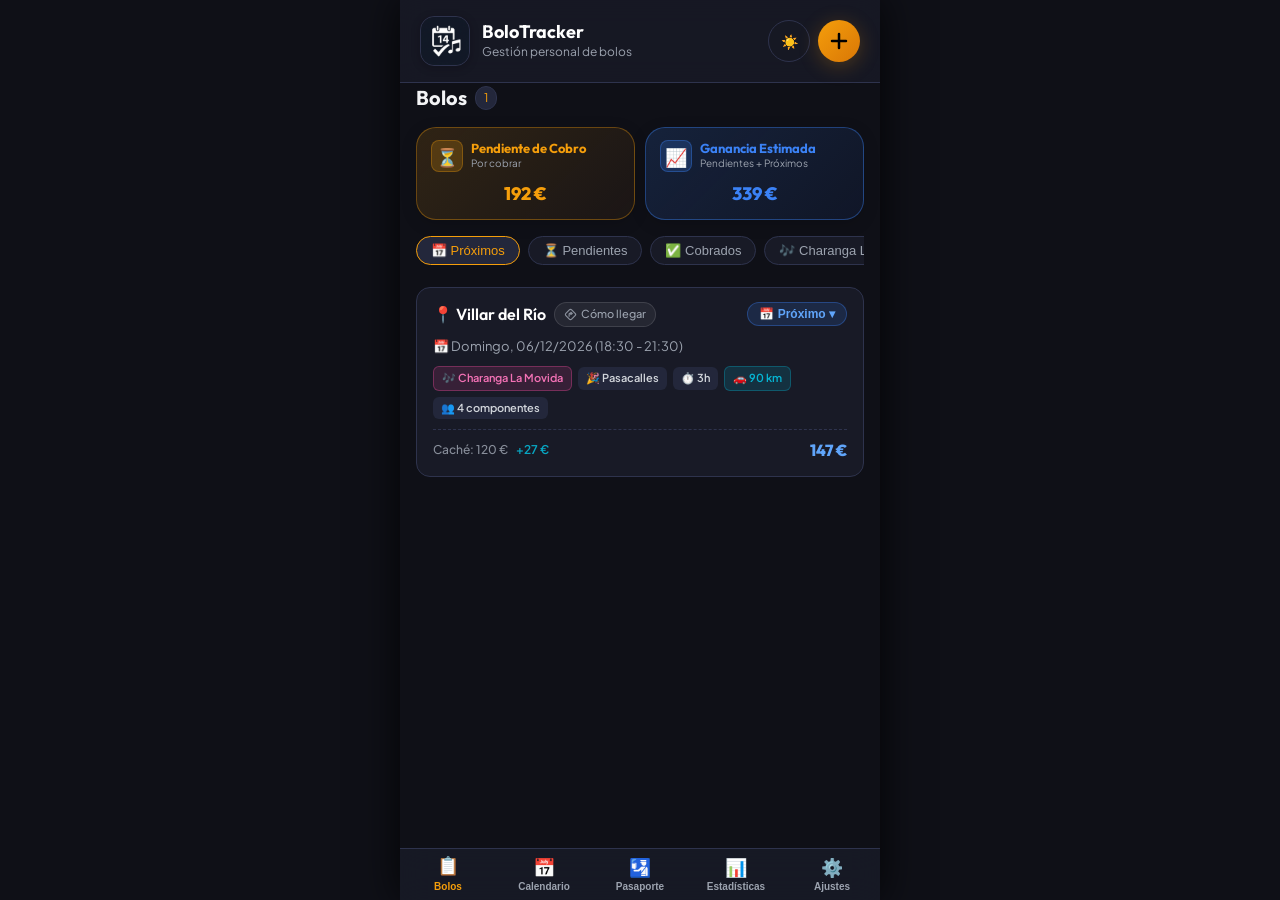
==== app charanga/index.html @ 185310fc "Add files via upload" ====
<!DOCTYPE html>
<html lang="es">
<head>
  <meta charset="UTF-8">
  <meta name="viewport" content="width=device-width, initial-scale=1.0, maximum-scale=1.0, user-scalable=no">
  <title>BoloTracker - Gestión de Bolos y Músicos</title>
  <link rel="manifest" href="manifest.json">
  <meta name="theme-color" content="#12131C">
  <meta name="mobile-web-app-capable" content="yes">
  <meta name="apple-mobile-web-app-capable" content="yes">
  <meta name="apple-mobile-web-app-status-bar-style" content="black-translucent">
  <link rel="preconnect" href="https://fonts.googleapis.com">
  <link rel="preconnect" href="https://fonts.gstatic.com" crossorigin>
  <link href="https://fonts.googleapis.com/css2?family=Outfit:wght@400;500;600;700&family=Plus+Jakarta+Sans:wght@400;500;600;700&display=swap" rel="stylesheet">
  <meta http-equiv="Cache-Control" content="no-cache, no-store, must-revalidate">
  <meta http-equiv="Pragma" content="no-cache">
  <script src="https://accounts.google.com/gsi/client" async defer></script>
  <link rel="stylesheet" href="styles.css?v=13.36.0">
</head>
<body>
  <div class="app-container">
    <!-- Header principal -->
    <header class="app-header">
      <div class="header-brand">
        <div class="brand-icon">
          <img src="logo.png" alt="BoloTracker Logo" class="brand-logo-img">
        </div>
        <div>
          <h1>BoloTracker</h1>
          <p class="brand-subtitle">Gestión personal de bolos</p>
        </div>
      </div>
      <div style="display: flex; align-items: center; gap: 8px;">
        <button type="button" id="btn-theme-toggle" class="btn btn-outline btn-icon-only" title="Cambiar Modo Claro/Oscuro" aria-label="Cambiar tema">
          <span id="theme-toggle-icon">☀️</span>
        </button>
        <button type="button" id="btn-quick-add" class="btn btn-primary btn-icon-only" aria-label="Añadir">
          <svg width="24" height="24" viewBox="0 0 24 24" fill="none" stroke="currentColor" stroke-width="2.5" stroke-linecap="round" stroke-linejoin="round"><line x1="12" y1="5" x2="12" y2="19"></line><line x1="5" y1="12" x2="19" y2="12"></line></svg>
        </button>
      </div>
    </header>

    <!-- Contenedor Principal de Vistas -->
    <main class="main-content">

      <!-- VISTA 1: BOLOS Y CALENDARIO -->
      <section id="view-bolos" class="view-section active">
        <div class="view-header">
          <div class="view-title-group">
            <h2>Bolos</h2>
            <span class="badge badge-count" id="bolos-count">2</span>
          </div>
        </div>

        <!-- PANELES DE RESUMEN: PENDIENTE DE COBRO Y GANANCIA ESTIMADA -->
        <div class="summary-banners-grid">
          <div class="summary-banner pending-banner">
            <div class="banner-top">
              <span class="banner-icon">⏳</span>
              <div class="banner-text">
                <span class="banner-label">Pendiente de Cobro</span>
                <span class="banner-sub">Por cobrar</span>
              </div>
            </div>
            <div class="banner-value" id="kpi-total-pending">270 €</div>
          </div>

          <div class="summary-banner estimated-banner">
            <div class="banner-top">
              <span class="banner-icon">📈</span>
              <div class="banner-text">
                <span class="banner-label">Ganancia Estimada</span>
                <span class="banner-sub">Pendientes + Próximos</span>
              </div>
            </div>
            <div class="banner-value" id="kpi-estimated-earnings">339 €</div>
          </div>
        </div>

        <!-- Filtros de bolos -->
        <div class="filter-chips">
          <button class="chip-filter active" data-filter="upcoming">📅 Próximos</button>
          <button class="chip-filter" data-filter="pending">⏳ Pendientes</button>
          <button class="chip-filter" data-filter="paid">✅ Cobrados</button>
          <button class="chip-filter" data-filter="car">🚗 Con coche</button>
        </div>

        <!-- Lista de Bolos -->
        <div id="bolos-list" class="items-list">
          <div class="item-card" data-bolo-id="sample-1">
            <div class="item-top-row">
              <div style="display: flex; align-items: center; gap: 8px; flex-wrap: wrap;">
                <h3 class="item-title">📍 Villar del Río</h3>
                <a href="https://www.google.com/maps/dir/?api=1&destination=Villar%20del%20R%C3%ADo%2C%20Espa%C3%B1a" target="_blank" rel="noopener" class="btn-maps-subtle" title="Cómo llegar con Google Maps GPS" onclick="event.stopPropagation();">
                  <svg width="13" height="13" viewBox="0 0 24 24" fill="none" stroke="currentColor" stroke-width="2.2" stroke-linecap="round" stroke-linejoin="round" style="display:inline-block; vertical-align:-1px; opacity:0.85;"><rect x="4.5" y="4.5" width="15" height="15" rx="3" transform="rotate(45 12 12)"/><path d="M9.5 15v-3.5a1.5 1.5 0 0 1 1.5-1.5h3.5"/><polyline points="12.5 8 15 10 12.5 12"/></svg>
                  Cómo llegar
                </a>
              </div>
              <div class="status-dropdown-wrapper" onclick="event.stopPropagation();">
                <button type="button" class="status-badge upcoming" onclick="event.stopPropagation(); handleOpenStatusMenu(event, 'sample-1')">📅 Próximo ▾</button>
                <div id="status-menu-sample-1" class="status-dropdown-menu hidden" onclick="event.stopPropagation();">
                  <button type="button" class="status-opt-item active" onclick="event.stopPropagation(); handleSetStatus(event, 'sample-1', 'upcoming')">📅 Próximo</button>
                  <button type="button" class="status-opt-item" onclick="event.stopPropagation(); handleSetStatus(event, 'sample-1', 'pending')">⏳ Pendiente</button>
                  <button type="button" class="status-opt-item" onclick="event.stopPropagation(); handleSetStatus(event, 'sample-1', 'paid')">✅ Cobrado</button>
                </div>
              </div>
            </div>
            <div class="item-meta"><span>📅 Miércoles, 29/07/2026 (18:30 - 21:30)</span></div>
            <div class="item-pills-row">
              <span class="pill-info pill-charanga">🎶 Charanga La Movida</span>
              <span class="pill-info">🎉 Pasacalles</span>
              <span class="pill-info">⏱️ 3h</span>
              <span class="pill-info pill-car">🚗 90 km (27,00 €)</span>
            </div>
            <div class="item-footer">
              <div class="footer-prices-left"><span class="price-cache-white">120,00 €</span><span class="price-gas-blue">+27,00 €</span></div>
              <span class="price-total-highlight upcoming">147,00 €</span>
            </div>
          </div>

          <div class="item-card" data-bolo-id="sample-2">
            <div class="item-top-row">
              <div style="display: flex; align-items: center; gap: 8px; flex-wrap: wrap;">
                <h3 class="item-title">📍 Béjar</h3>
                <a href="https://www.google.com/maps/dir/?api=1&destination=B%C3%A9jar%2C%20Espa%C3%B1a" target="_blank" rel="noopener" class="btn-maps-subtle" title="Cómo llegar con Google Maps GPS" onclick="event.stopPropagation();">
                  <svg width="13" height="13" viewBox="0 0 24 24" fill="none" stroke="currentColor" stroke-width="2.2" stroke-linecap="round" stroke-linejoin="round" style="display:inline-block; vertical-align:-1px; opacity:0.85;"><rect x="4.5" y="4.5" width="15" height="15" rx="3" transform="rotate(45 12 12)"/><path d="M9.5 15v-3.5a1.5 1.5 0 0 1 1.5-1.5h3.5"/><polyline points="12.5 8 15 10 12.5 12"/></svg>
                  Cómo llegar
                </a>
              </div>
              <div class="status-dropdown-wrapper" onclick="event.stopPropagation();">
                <button type="button" class="status-badge pending" onclick="event.stopPropagation(); handleOpenStatusMenu(event, 'sample-2')">⏳ Pendiente ▾</button>
                <div id="status-menu-sample-2" class="status-dropdown-menu hidden" onclick="event.stopPropagation();">
                  <button type="button" class="status-opt-item" onclick="event.stopPropagation(); handleSetStatus(event, 'sample-2', 'upcoming')">📅 Próximo</button>
                  <button type="button" class="status-opt-item active" onclick="event.stopPropagation(); handleSetStatus(event, 'sample-2', 'pending')">⏳ Pendiente</button>
                  <button type="button" class="status-opt-item" onclick="event.stopPropagation(); handleSetStatus(event, 'sample-2', 'paid')">✅ Cobrado</button>
                </div>
              </div>
            </div>
            <div class="item-meta"><span>📅 Lunes, 10/08/2026 (17:00 - 20:00)</span></div>
            <div class="item-pills-row">
              <span class="pill-info pill-charanga">🎶 Charanga Los Rumberos</span>
              <span class="pill-info">🎉 Procesión</span>
              <span class="pill-info">⏱️ 3h</span>
              <span class="pill-info pill-car">🚗 140 km (42,00 €)</span>
            </div>
            <div class="item-footer">
              <div class="footer-prices-left"><span class="price-cache-white">150,00 €</span><span class="price-gas-blue">+42,00 €</span></div>
              <span class="price-total-highlight pending">192,00 €</span>
            </div>
          </div>
        </div>
      </section>

      <!-- VISTA 2: CALENDARIO ENTERO DE BOLOS -->
      <section id="view-calendario" class="view-section">
        <div class="view-header" style="margin-top: 14px; margin-bottom: 16px;">
          <div class="view-title-group" style="display: flex; align-items: center; justify-content: space-between; width: 100%;">
            <h2 id="calendar-month-title" style="font-family: var(--font-heading); font-size: 20px;">Julio 2026</h2>
            <div class="calendar-nav-btns" style="display: flex; gap: 6px;">
              <button type="button" id="btn-cal-prev" class="btn btn-outline btn-sm" onclick="handleCalendarNav('prev')" style="padding: 5px 10px;">◀</button>
              <button type="button" id="btn-cal-today" class="btn btn-outline btn-sm" onclick="handleCalendarNav('today')" style="padding: 5px 10px;">Hoy</button>
              <button type="button" id="btn-cal-next" class="btn btn-outline btn-sm" onclick="handleCalendarNav('next')" style="padding: 5px 10px;">▶</button>
            </div>
          </div>
        </div>

        <div class="calendar-container">
          <div class="calendar-weekdays-grid">
            <div>Lun</div>
            <div>Mar</div>
            <div>Mié</div>
            <div>Jue</div>
            <div>Vie</div>
            <div>Sáb</div>
            <div>Dom</div>
          </div>
          <div id="calendar-days-grid" class="calendar-days-grid">
            <!-- Celdas renderizadas dinámicamente por JS -->
          </div>
        </div>
      </section>

      <!-- VISTA 3: ESTADÍSTICAS -->
      <section id="view-finanzas" class="view-section">
        <div class="view-header" style="flex-direction: column; align-items: flex-start; gap: 10px;">
          <div style="display: flex; align-items: center; justify-content: space-between; width: 100%;">
            <h2>Estadísticas</h2>
          </div>

          <!-- BARRA DE FILTROS AÑO Y MES -->
          <div class="finances-filter-bar" style="display: flex; gap: 10px; width: 100%; margin-top: 4px;">
            <div style="flex: 1;">
              <label for="fin-filter-year" style="font-size: 11px; color: var(--text-muted); display: block; margin-bottom: 4px; font-weight: 600;">📅 Año</label>
              <select id="fin-filter-year" class="form-input" onchange="handleFinancesFilterChange()" style="padding: 6px 10px; font-size: 13px; border-radius: var(--radius-sm);">
                <option value="all">Todos los años</option>
              </select>
            </div>
            <div style="flex: 1;">
              <label for="fin-filter-month" style="font-size: 11px; color: var(--text-muted); display: block; margin-bottom: 4px; font-weight: 600;">📆 Mes</label>
              <select id="fin-filter-month" class="form-input" onchange="handleFinancesFilterChange()" style="padding: 6px 10px; font-size: 13px; border-radius: var(--radius-sm);">
                <option value="all">Todos los meses</option>
                <option value="1">Enero</option>
                <option value="2">Febrero</option>
                <option value="3">Marzo</option>
                <option value="4">Abril</option>
                <option value="5">Mayo</option>
                <option value="6">Junio</option>
                <option value="7">Julio</option>
                <option value="8">Agosto</option>
                <option value="9">Septiembre</option>
                <option value="10">Octubre</option>
                <option value="11">Noviembre</option>
                <option value="12">Diciembre</option>
              </select>
            </div>
          </div>
          <div id="fin-filter-summary" style="font-size: 12px; color: var(--primary-gold); font-weight: 600; margin-top: 4px;">
            📊 Mostrando: Todos los bolos
          </div>
        </div>

        <!-- PANEL 1: TOTAL GANADO -->
        <div class="finance-overview-card">
          <h3>💰 Total Ganado</h3>
          <div class="finance-row">
            <span>Bolos Cobrados:</span>
            <strong id="fin-paid-count" style="color: var(--text-title); font-weight: 700;">0 bolos</strong>
          </div>
          <div class="finance-row">
            <span>Dinero Cobrado:</span>
            <strong id="fin-paid-total" class="text-success" style="font-size: 16px; font-weight: 800;">0 €</strong>
          </div>
        </div>

        <!-- TRES PANELES EN PARALELO: KM CONDUCIDOS, PUEBLOS VISITADOS Y HORAS DE MÚSICA -->
        <div style="display: grid; grid-template-columns: repeat(3, 1fr); gap: 8px; margin-top: 14px;">
          <div class="finance-overview-card" style="padding: 12px 8px; margin-top: 0; display: flex; flex-direction: column; justify-content: space-between; text-align: center;">
            <h3 style="font-size: 11px; margin-bottom: 6px; font-weight: 700; white-space: nowrap; overflow: hidden; text-overflow: ellipsis;">🚗 Km conducidos</h3>
            <strong id="fin-total-km" style="font-size: 16px; font-weight: 800; color: #60A5FA; font-family: var(--font-heading);">0 km</strong>
          </div>
          <div class="finance-overview-card" style="padding: 12px 8px; margin-top: 0; display: flex; flex-direction: column; justify-content: space-between; text-align: center;">
            <h3 style="font-size: 11px; margin-bottom: 6px; font-weight: 700; white-space: nowrap; overflow: hidden; text-overflow: ellipsis;">📍 Pueblos visitados</h3>
            <strong id="fin-towns-count" style="font-size: 16px; font-weight: 800; color: var(--primary-gold); font-family: var(--font-heading);">0 pueblos</strong>
          </div>
          <div class="finance-overview-card" style="padding: 12px 8px; margin-top: 0; display: flex; flex-direction: column; justify-content: space-between; text-align: center;">
            <h3 style="font-size: 11px; margin-bottom: 6px; font-weight: 700; white-space: nowrap; overflow: hidden; text-overflow: ellipsis;">⏱️ Horas de música</h3>
            <strong id="fin-total-hours" style="font-size: 16px; font-weight: 800; color: #10B981; font-family: var(--font-heading);">0 h</strong>
          </div>
        </div>

        <div class="chart-box" style="margin-top: 16px; margin-bottom: 16px;">
          <h3>Estadísticas por Grupo</h3>
          <div id="charanga-stats" class="charanga-stats-grid">
            <!-- Paneles individuales por charanga -->
          </div>
        </div>

      </section>

      <!-- VISTA 3: PASAPORTE DE PUEBLOS -->
      <section id="view-pasaporte" class="view-section">
        <div class="view-header">
          <div class="view-title-group">
            <h2>Pasaporte de Gira</h2>
            <span class="badge badge-count" id="towns-count">0 pueblos</span>
          </div>
        </div>

        <div class="passport-section">
          <div class="passport-header">
            <p class="passport-sub" style="font-size: 13px; margin-bottom: 10px;">Toca cualquier pueblo para abrir su información rápida con las fechas y el dinero acumulado:</p>

            <div class="passport-search-wrapper" style="position: relative; margin-bottom: 14px;">
              <input type="text" id="passport-search-input" class="form-input" placeholder="🔍 Buscar pueblo por nombre..." style="padding-left: 34px; padding-right: 30px; font-size: 14px; height: 42px;">
              <span style="position: absolute; left: 12px; top: 50%; transform: translateY(-50%); font-size: 15px; opacity: 0.7; pointer-events: none;">📍</span>
              <button type="button" id="btn-clear-passport-search" class="hidden" style="position: absolute; right: 10px; top: 50%; transform: translateY(-50%); background: none; border: none; color: var(--text-muted); font-size: 18px; cursor: pointer; padding: 2px 6px;">&times;</button>
            </div>
          </div>

          <div id="passport-grid" class="passport-container">
            <!-- Sellos de pueblos generados dinámicamente -->
          </div>
        </div>
      </section>

      <!-- VISTA 4: AJUSTES / DATOS -->
      <section id="view-ajustes" class="view-section">
        <div class="view-header">
          <h2>Ajustes y Datos</h2>
        </div>

        <!-- CUENTA Y SINCRONIZACIÓN EN LA NUBE -->
        <div class="settings-card cloud-sync-card">
          <h3>☁️ Cuenta y Sincronización en Nube</h3>
          <p class="settings-desc">Sincroniza automáticamente tus bolos, vehículos y cobros en la nube con tu cuenta de Google:</p>
          
          <div id="cloud-status-unauth" class="cloud-status-box">
            <div class="cloud-info-row">
              <span class="cloud-badge offline-badge">Dispositivo Local</span>
              <span class="cloud-sub">Tus datos se guardan en este teléfono. Conéctate para tener copia de seguridad automática.</span>
            </div>
            <div id="gis-button-container" style="display: flex; justify-content: center; min-height: 44px;"></div>
          </div>

          <div id="cloud-status-auth" class="cloud-status-box hidden">
            <div class="user-profile-row">
              <img id="user-avatar" src="" alt="Avatar" class="user-avatar-img">
              <div class="user-info">
                <strong id="user-display-name">Músico</strong>
                <span id="user-email">email@google.com</span>
                <span class="cloud-badge online-badge">🟢 Conectado</span>
                <span id="cloud-last-sync" class="cloud-sub" style="display:block; margin-top:4px;"></span>
              </div>
            </div>
            <div class="cloud-actions-row">
              <button type="button" id="btn-manual-sync" class="btn btn-outline btn-sm" onclick="handleManualSync()">
                🔄 Sincronizar Ahora
              </button>
              <button type="button" id="btn-google-logout" class="btn btn-danger-outline btn-sm" onclick="handleGoogleLogout()">
                Cerrar Sesión
              </button>
            </div>
          </div>

          <div id="cloud-debug-info" class="cloud-debug-panel hidden"></div>
        </div>

        <!-- GESTIÓN DE MIS GRUPOS -->
        <div class="settings-card">
          <h3>🎶 Mis Grupos</h3>
          <p class="settings-desc">Toca un grupo para configurar su nombre, color, tarifa de gasolina y precio por hora:</p>
          <div class="settings-actions">
            <div id="settings-charangas-list" class="charanga-cards-list">
              <!-- Lista de charangas guardadas -->
            </div>
            <div class="member-input-row" style="margin-top: 8px;">
              <div class="color-picker-wrapper" id="new-charanga-color-wrapper">
                <button type="button" id="btn-new-charanga-color" class="color-picker-swatch" aria-label="Elegir color del grupo" title="Elegir color del grupo"></button>
                <div id="new-charanga-color-menu" class="color-picker-menu hidden"></div>
              </div>
              <input type="text" id="input-new-charanga" class="form-input" placeholder="Nombre de grupo...">
              <button type="button" id="btn-add-charanga" class="btn btn-secondary btn-sm">Añadir</button>
            </div>
          </div>
        </div>

        <!-- GESTIÓN DE DATOS (AL FINAL) -->
        <div class="settings-card">
          <h3>Gestión de Datos</h3>
          <p class="settings-desc">Tus datos se guardan automáticamente en tu dispositivo y en la nube al sincronizar con Google.</p>
          <div class="settings-actions">
            <button id="btn-clear-all" class="btn btn-danger-outline btn-full" onclick="clearAllData()">
              🗑️ Borrar Todos los Datos
            </button>
          </div>
        </div>

        <!-- LEGAL -->
        <div class="settings-card">
          <h3>Legal</h3>
          <div class="settings-actions">
            <a href="privacy.html" target="_blank" rel="noopener" class="btn btn-outline btn-full" style="text-decoration: none;">Política de Privacidad</a>
          </div>
        </div>

        </div>
      </section>

    </main>

    <!-- NAVEGACIÓN INFERIOR (BARRA FIJA) -->
    <nav class="bottom-nav">
      <button class="nav-item active" data-target="view-bolos">
        <div class="nav-icon">📋</div>
        <span>Bolos</span>
      </button>
      <button class="nav-item" data-target="view-calendario">
        <div class="nav-icon">📅</div>
        <span>Calendario</span>
      </button>
      <button class="nav-item" data-target="view-pasaporte">
        <div class="nav-icon">🛂</div>
        <span>Pasaporte</span>
      </button>
      <button class="nav-item" data-target="view-finanzas">
        <div class="nav-icon">📊</div>
        <span>Estadísticas</span>
      </button>
      <button class="nav-item" data-target="view-ajustes">
        <div class="nav-icon">⚙️</div>
        <span>Ajustes</span>
      </button>
    </nav>

    <!-- MODAL 1: AÑADIR / EDITAR BOLO -->
    <div id="modal-bolo" class="modal-overlay hidden">
      <div class="modal-content">
        <div class="modal-header">
          <h3 id="modal-bolo-title">Nuevo Bolo</h3>
          <button type="button" class="btn-close-modal" data-close="modal-bolo" aria-label="Cerrar">&times;</button>
        </div>
        <form id="form-bolo" class="modal-body">
          <input type="hidden" id="bolo-id">

          <!-- SECCIÓN SELECCIÓN DE GRUPO -->
          <div class="form-group">
            <label>Grupo *</label>
            <div id="charanga-radio-group" class="charanga-selector">
              <!-- Renderizado dinámico desde state.myCharangas -->
            </div>
            <div id="charanga-other-container" class="form-group hidden" style="margin-top: 8px;">
              <input type="text" id="bolo-charanga-other" class="form-input" placeholder="Escribe el nombre del otro grupo...">
            </div>
          </div>

          <div class="form-group">
            <label for="bolo-name">Pueblo *</label>
            <input type="text" id="bolo-name" class="form-input" placeholder="Ej: Villar del Río" required>
          </div>

          <div class="form-group">
            <label for="bolo-type">Tipo de bolo</label>
            <input type="text" id="bolo-type" class="form-input" placeholder="Ej: Pasacalles, Vermú, Diana, Procesión...">
          </div>

          <div class="form-group">
            <label for="bolo-date">Fecha *</label>
            <input type="date" id="bolo-date" class="form-input" required>
          </div>

          <div class="form-row">
            <div class="form-group">
              <label for="bolo-start-time">Hora Inicio</label>
              <select id="bolo-start-time" class="form-select">
                <option value="">--:--</option>
              </select>
            </div>
            <div class="form-group">
              <label for="bolo-end-time">Hora Fin</label>
              <select id="bolo-end-time" class="form-select">
                <option value="">--:--</option>
              </select>
            </div>
          </div>

          <div class="form-row">
            <div class="form-group">
              <label for="bolo-hours">Número de horas</label>
              <input type="number" id="bolo-hours" class="form-input" min="0.5" step="0.5" placeholder="Ej: 2">
            </div>
            <div class="form-group">
              <label for="bolo-price">Caché / Importe (€)</label>
              <input type="number" id="bolo-price" class="form-input" placeholder="0.00" step="5" min="0">
            </div>
          </div>



          <div class="form-group">
            <label for="bolo-status">Estado del Bolo</label>
            <select id="bolo-status" class="form-select">
              <option value="upcoming">📅 Próximo (Por realizar)</option>
              <option value="pending">⏳ Pendiente de cobrar</option>
              <option value="paid">✅ Cobrado</option>
            </select>
          </div>

          <!-- SECCIÓN DESPLAZAMIENTO Y COCHE -->
          <div class="form-card-box">
            <div class="toggle-row">
              <div class="toggle-info">
                <span class="toggle-title">🚗 ¿Llevé coche propio?</span>
                <span class="toggle-sub">Calcula el importe de gasolina a devolver</span>
              </div>
              <label class="switch">
                <input type="checkbox" id="bolo-has-car">
                <span class="slider round"></span>
              </label>
            </div>

            <div id="car-details-fields" class="car-details-container hidden">
              <div class="form-group">
                <label for="bolo-km">Kilómetros recorridos (Ida y vuelta)</label>
                <div class="input-with-suffix">
                  <input type="number" id="bolo-km" class="form-input" placeholder="0" min="0" step="1">
                  <span class="suffix">km</span>
                </div>
              </div>
              <div class="gas-calc-badge">
                <span>Total Gasolina (<span id="gas-rate-display">0,30</span> €/km):</span>
                <div class="input-with-suffix" style="width: 90px;">
                  <input type="number" id="bolo-gas-calc" class="form-input gas-calc-input" step="0.01" min="0" value="0">
                  <span class="suffix">€</span>
                </div>
              </div>
            </div>
          </div>

          <div class="form-group">
            <label for="bolo-notes">Notas / Observaciones</label>
            <textarea id="bolo-notes" class="form-textarea" rows="2" placeholder="Uniforme, vestimenta, repertorio o notas extra..."></textarea>
          </div>

          <div class="modal-actions">
            <button type="button" id="btn-delete-bolo" class="btn btn-danger hidden">Eliminar Bolo</button>
            <button type="submit" id="btn-save-bolo" class="btn btn-primary btn-full">Guardar Bolo</button>
          </div>
        </form>
      </div>
    </div>

    <!-- MODAL 3: DETALLE COMPLETO DEL BOLO -->
    <div id="modal-bolo-detail" class="modal-overlay hidden">
      <div class="modal-content">
        <div class="modal-header">
          <h3 id="detail-title">Detalles del Bolo</h3>
          <button type="button" class="btn-close-modal" data-close="modal-bolo-detail" aria-label="Cerrar">&times;</button>
        </div>
        <div class="modal-body" id="detail-body">
          <!-- Detalle dinámico cargado por JS -->
        </div>
        <div class="modal-footer-actions" style="display: flex; align-items: center; gap: 10px; padding: 14px 20px; border-top: 1px solid var(--border-color);">
          <button id="btn-edit-detail-bolo" class="btn btn-outline" style="flex: 1; padding: 12px; font-size: 14px; font-weight: 700;">✏️ Editar Bolo</button>
          <button id="btn-delete-detail-bolo" class="btn btn-danger-outline" style="width: 44px; height: 44px; padding: 0; display: inline-flex; align-items: center; justify-content: center; font-size: 16px; flex-shrink: 0; border-radius: var(--radius-md);" title="Eliminar Bolo">🗑️</button>
        </div>
      </div>
    </div>

    <!-- MODAL: EVENTOS DE UN DÍA (cuando hay varios bolos el mismo día) -->
    <div id="modal-day-events" class="modal-overlay hidden">
      <div class="modal-content">
        <div class="modal-header">
          <h3 id="day-events-title">Bolos de este día</h3>
          <button type="button" class="btn-close-modal" data-close="modal-day-events" aria-label="Cerrar">&times;</button>
        </div>
        <div class="modal-body" id="day-events-body">
          <!-- Lista dinámica de bolos del día, cargada por JS -->
        </div>
      </div>
    </div>

    <!-- MODAL 4: FICHA COMPLETA DEL PUEBLO -->
    <div id="modal-town-detail" class="modal-overlay hidden">
      <div class="modal-content">
        <div class="modal-header">
          <h3 id="modal-town-title">📍 Pueblo</h3>
          <button type="button" class="btn-close-modal" data-close="modal-town-detail" aria-label="Cerrar">&times;</button>
        </div>
        <div class="modal-body" id="modal-town-body">
          <!-- Detalle dinámico del pueblo -->
        </div>
      </div>
    </div>

    <!-- MODAL: CAMBIAR PROVINCIA DE UN PUEBLO MANUALLMENTE -->
    <div id="modal-change-location" class="modal-overlay hidden">
      <div class="modal-content" style="max-width: 360px;">
        <div class="modal-header">
          <h3>✏️ Cambiar Provincia del Pueblo</h3>
          <button type="button" class="btn-close-modal" data-close="modal-change-location" aria-label="Cerrar">&times;</button>
        </div>
        <div class="modal-body" style="padding: 16px;">
          <input type="hidden" id="change-location-town-name">

          <p style="font-size: 13px; color: var(--text-muted); margin-bottom: 12px;">
            Selecciona la provincia a la que pertenece <strong id="change-location-target-name" style="color: var(--text-title);"></strong>:
          </p>

          <div class="form-group">
            <label for="change-location-province-select">Provincia</label>
            <select id="change-location-province-select" class="form-input">
              <optgroup label="Castilla y León">
                <option value="Salamanca">Salamanca</option>
                <option value="Ávila">Ávila</option>
                <option value="Zamora">Zamora</option>
                <option value="Valladolid">Valladolid</option>
                <option value="León">León</option>
                <option value="Segovia">Segovia</option>
                <option value="Burgos">Burgos</option>
                <option value="Palencia">Palencia</option>
                <option value="Soria">Soria</option>
              </optgroup>
              <optgroup label="Extremadura">
                <option value="Cáceres">Cáceres</option>
                <option value="Badajoz">Badajoz</option>
              </optgroup>
              <optgroup label="Comunidad de Madrid">
                <option value="Madrid">Madrid</option>
              </optgroup>
              <optgroup label="Castilla-La Mancha">
                <option value="Toledo">Toledo</option>
                <option value="Guadalajara">Guadalajara</option>
                <option value="Cuenca">Cuenca</option>
                <option value="Ciudad Real">Ciudad Real</option>
                <option value="Albacete">Albacete</option>
              </optgroup>
              <optgroup label="Galicia">
                <option value="A Coruña">A Coruña</option>
                <option value="Lugo">Lugo</option>
                <option value="Ourense">Ourense</option>
                <option value="Pontevedra">Pontevedra</option>
              </optgroup>
              <optgroup label="Otras Comunidades">
                <option value="Asturias">Asturias</option>
                <option value="Cantabria">Cantabria</option>
                <option value="Álava">Álava</option>
                <option value="Guipúzcoa">Guipúzcoa</option>
                <option value="Vizcaya">Vizcaya</option>
                <option value="Navarra">Navarra</option>
                <option value="La Rioja">La Rioja</option>
                <option value="Zaragoza">Zaragoza</option>
                <option value="Huesca">Huesca</option>
                <option value="Teruel">Teruel</option>
                <option value="Barcelona">Barcelona</option>
                <option value="Girona">Girona</option>
                <option value="Lleida">Lleida</option>
                <option value="Tarragona">Tarragona</option>
                <option value="Valencia">Valencia</option>
                <option value="Alicante">Alicante</option>
                <option value="Castellón">Castellón</option>
                <option value="Murcia">Murcia</option>
                <option value="Sevilla">Sevilla</option>
                <option value="Málaga">Málaga</option>
                <option value="Granada">Granada</option>
                <option value="Córdoba">Córdoba</option>
                <option value="Almería">Almería</option>
                <option value="Jaén">Jaén</option>
                <option value="Huelva">Huelva</option>
                <option value="Cádiz">Cádiz</option>
                <option value="Baleares">Baleares</option>
                <option value="Las Palmas">Las Palmas</option>
                <option value="Santa Cruz de Tenerife">Santa Cruz de Tenerife</option>
              </optgroup>
            </select>
          </div>

          <div style="display: flex; gap: 8px; justify-content: flex-end; margin-top: 16px;">
            <button type="button" class="btn-secondary" onclick="closeModal('modal-change-location')">Cancelar</button>
            <button type="button" class="btn-primary" id="btn-save-town-location">Guardar Cambio</button>
          </div>
        </div>
      </div>
    </div>

    <!-- MODAL 5: INICIAR SESIÓN CON GOOGLE -->
    <div id="modal-google-login" class="modal-overlay hidden">
      <div class="modal-content" style="max-width: 380px;">
        <div class="modal-header">
          <h3 style="display: flex; align-items: center; gap: 8px; font-size: 16px;">
            <svg width="20" height="20" viewBox="0 0 24 24"><path fill="#4285F4" d="M22.56 12.25c0-.78-.07-1.53-.2-2.25H12v4.26h5.92c-.26 1.37-1.04 2.53-2.21 3.31v2.77h3.57c2.08-1.92 3.28-4.74 3.28-8.09z"/><path fill="#34A853" d="M12 23c2.97 0 5.46-.98 7.28-2.66l-3.57-2.77c-.98.66-2.23 1.06-3.71 1.06-2.86 0-5.29-1.93-6.16-4.53H2.18v2.84C3.99 20.53 7.7 23 12 23z"/><path fill="#FBBC05" d="M5.84 14.09c-.22-.66-.35-1.36-.35-2.09s.13-1.43.35-2.09V7.06H2.18C1.43 8.55 1 10.22 1 12s.43 3.45 1.18 4.94l2.85-2.22.81-.63z"/><path fill="#EA4335" d="M12 5.38c1.62 0 3.06.56 4.21 1.64l3.15-3.15C17.45 2.09 14.97 1 12 1 7.7 1 3.99 3.47 2.18 7.06l3.66 2.84c.87-2.6 3.3-4.52 6.16-4.52z"/></svg>
            Cuenta de Google
          </h3>
          <button type="button" class="btn-close-modal" data-close="modal-google-login" aria-label="Cerrar">&times;</button>
        </div>
        <div class="modal-body" style="padding: 16px;">
          <p id="google-login-error-text" style="font-size: 13px; color: var(--text-muted); margin-bottom: 4px;">
            No se pudo iniciar sesión con Google. Comprueba tu conexión a internet e inténtalo de nuevo.
          </p>
          <p style="font-size: 12px; color: var(--text-muted); opacity: 0.8;">
            Cierra este aviso e inténtalo de nuevo con el botón de Google en Ajustes.
          </p>
        </div>
      </div>
    </div>

    <!-- MODAL: EDITAR GRUPO (NOMBRE, COLOR Y TARIFAS) -->
    <div id="modal-edit-charanga" class="modal-overlay hidden">
      <div class="modal-content" style="max-width: 340px;">
        <div class="modal-header">
          <h3>✏️ Editar Grupo</h3>
          <button type="button" class="btn-close-modal" data-close="modal-edit-charanga" aria-label="Cerrar">&times;</button>
        </div>
        <div class="modal-body">
          <input type="hidden" id="edit-charanga-original-name">
          <div class="form-group">
            <label for="edit-charanga-name">Nombre del grupo</label>
            <input type="text" id="edit-charanga-name" class="form-input" placeholder="Nombre de grupo...">
          </div>
          <div class="form-group">
            <label>Color</label>
            <div class="color-picker-wrapper" id="edit-charanga-color-wrapper">
              <button type="button" id="btn-edit-charanga-color" class="color-picker-swatch" aria-label="Elegir color del grupo" title="Elegir color del grupo"></button>
              <div id="edit-charanga-color-menu" class="color-picker-menu hidden"></div>
            </div>
          </div>
          <div class="form-group">
            <label for="edit-charanga-gas-rate">Gasolina (€/km)</label>
            <input type="number" id="edit-charanga-gas-rate" class="form-input" step="0.01" min="0" placeholder="0.30">
          </div>
          <button type="button" id="btn-save-edit-charanga" class="btn btn-primary btn-full" style="margin-top: 4px;">Guardar Cambios</button>
        </div>
      </div>
    </div>

    <!-- MODAL 8: FICHA DE GRUPO / CHARANGA -->
    <div id="modal-group-detail" class="modal-overlay hidden">
      <div class="modal-content">
        <div class="modal-header">
          <h3 id="modal-group-title">🎶 Nombre del Grupo</h3>
          <button type="button" class="btn-close-modal" data-close="modal-group-detail" aria-label="Cerrar">&times;</button>
        </div>
        <div id="modal-group-body" class="modal-body">
          <!-- Se rellena dinámicamente por JS -->
        </div>
      </div>
    </div>

  </div>

  <!-- SDKs oficiales de Firebase -->
  <script src="https://www.gstatic.com/firebasejs/12.17.0/firebase-app-compat.js"></script>
  <script src="https://www.gstatic.com/firebasejs/12.17.0/firebase-auth-compat.js"></script>
  <script src="https://www.gstatic.com/firebasejs/12.17.0/firebase-firestore-compat.js"></script>

  <!-- Google Identity Services: inicio de sesión sin popup ni redirección de página completa -->
  <script src="https://accounts.google.com/gsi/client" async defer></script>

  <script src="app.js?v=16.39.0"></script>
  <script>
    // En entorno local (localhost / 127.0.0.1 / file://), limpiar cache y Service Workers antiguos para ver cambios al instante
    if (window.location.hostname === 'localhost' || window.location.hostname === '127.0.0.1' || window.location.protocol === 'file:' || !window.location.hostname) {
      if ('serviceWorker' in navigator) {
        navigator.serviceWorker.getRegistrations().then(regs => {
          for (let reg of regs) reg.unregister();
        });
      }
      if ('caches' in window) {
        caches.keys().then(names => {
          for (let name of names) caches.delete(name);
        });
      }
    } else {
      if ('serviceWorker' in navigator) {
        window.addEventListener('load', () => {
          navigator.serviceWorker.register('./sw.js').then(reg => {
            reg.update();
          });
        });
      }
    }
  </script>
</body>
</html>
---- app charanga/styles.css ----
/* CSS - Charanga Manager (Mobile First & Modern Aesthetic) */

:root {
  --bg-dark: #0F1017;
  --bg-card: #181A26;
  --bg-card-hover: #212436;
  --bg-input: #23273B;
  --bg-header: rgba(24, 26, 38, 0.88);
  --bg-nav: rgba(24, 26, 38, 0.94);
  --border-color: #2E334D;
  --border-focus: #F59E0B;
  
  --primary-gold: #F59E0B;
  --primary-gold-dark: #D97706;
  --primary-gold-light: #FDE68A;

  --status-paid: #10B981;
  --status-paid-bg: rgba(16, 185, 129, 0.15);
  --status-pending: #F59E0B;
  --status-pending-bg: rgba(245, 158, 11, 0.15);
  --status-cyan: #06B6D4;
  --status-cyan-bg: rgba(6, 182, 212, 0.15);

  --text-main: #F3F4F6;
  --text-title: #FFFFFF;
  --text-muted: #9CA3AF;
  --text-sub: #D1D5DB;

  --radius-sm: 8px;
  --radius-md: 14px;
  --radius-lg: 20px;
  --radius-full: 9999px;

  --shadow-sm: 0 2px 8px rgba(0, 0, 0, 0.3);
  --shadow-md: 0 8px 24px rgba(0, 0, 0, 0.4);
  --shadow-gold: 0 4px 20px rgba(245, 158, 11, 0.25);
  
  --font-heading: 'Outfit', sans-serif;
  --font-body: 'Plus Jakarta Sans', sans-serif;
}

[data-theme="light"] {
  --bg-dark: #F1F5F9;
  --bg-card: #FFFFFF;
  --bg-card-hover: #F8FAFC;
  --bg-input: #E2E8F0;
  --bg-header: rgba(255, 255, 255, 0.92);
  --bg-nav: rgba(255, 255, 255, 0.96);
  --border-color: #CBD5E1;
  --border-focus: #D97706;
  
  --primary-gold: #D97706;
  --primary-gold-dark: #B45309;
  --primary-gold-light: #78350F;

  --status-paid: #059669;
  --status-paid-bg: rgba(5, 150, 105, 0.14);
  --status-pending: #D97706;
  --status-pending-bg: rgba(217, 119, 6, 0.14);
  --status-cyan: #0284C7;
  --status-cyan-bg: rgba(2, 132, 199, 0.14);

  --text-main: #0F172A;
  --text-title: #0F172A;
  --text-muted: #64748B;
  --text-sub: #334155;

  --shadow-sm: 0 2px 8px rgba(0, 0, 0, 0.05);
  --shadow-md: 0 8px 24px rgba(0, 0, 0, 0.08);
  --shadow-gold: 0 4px 20px rgba(217, 119, 6, 0.15);
}

* {
  box-sizing: border-box;
  margin: 0;
  padding: 0;
  -webkit-tap-highlight-color: transparent;
}

body {
  background-color: var(--bg-dark);
  color: var(--text-main);
  font-family: var(--font-body);
  font-size: 15px;
  line-height: 1.5;
  min-height: 100vh;
  display: flex;
  justify-content: center;
}

.app-container {
  width: 100%;
  max-width: 480px; /* Tamaño tipo app móvil */
  min-height: 100vh;
  background-color: var(--bg-dark);
  display: flex;
  flex-direction: column;
  position: relative;
  padding-bottom: 80px; /* espacio para bottom-nav */
  box-shadow: 0 0 40px rgba(0,0,0,0.8);
}

/* HEADER */
.app-header {
  padding: 16px 20px;
  background: var(--bg-header);
  backdrop-filter: blur(12px);
  -webkit-backdrop-filter: blur(12px);
  position: sticky;
  top: 0;
  z-index: 50;
  display: flex;
  align-items: center;
  justify-content: space-between;
  border-bottom: 1px solid var(--border-color);
}

.header-brand {
  display: flex;
  align-items: center;
  gap: 12px;
}

.brand-icon {
  width: 50px;
  height: 50px;
  border-radius: var(--radius-md);
  display: flex;
  align-items: center;
  justify-content: center;
  overflow: hidden;
  border: 1px solid var(--border-color);
  background: var(--bg-card);
  flex-shrink: 0;
  box-shadow: 0 2px 10px rgba(0, 0, 0, 0.2);
}

.brand-logo-img {
  width: 100%;
  height: 100%;
  object-fit: cover;
  border-radius: var(--radius-md);
}

.header-brand h1 {
  font-family: var(--font-heading);
  font-size: 18px;
  font-weight: 700;
  color: var(--text-title);
  line-height: 1.2;
}

.brand-subtitle {
  font-size: 12px;
  color: var(--text-muted);
}

/* BOTONES */
.btn {
  font-family: var(--font-body);
  font-weight: 600;
  font-size: 14px;
  padding: 10px 18px;
  border-radius: var(--radius-md);
  border: none;
  cursor: pointer;
  display: inline-flex;
  align-items: center;
  justify-content: center;
  gap: 8px;
  transition: all 0.2s ease;
  user-select: none;
}

.btn-primary {
  background: linear-gradient(135deg, var(--primary-gold), var(--primary-gold-dark));
  color: #000;
  box-shadow: var(--shadow-gold);
}

.btn-primary:active {
  transform: scale(0.96);
  opacity: 0.9;
}

.btn-secondary {
  background-color: var(--bg-input);
  color: var(--primary-gold-light);
  border: 1px solid var(--border-color);
}

.btn-outline {
  background: transparent;
  color: var(--text-main);
  border: 1px solid var(--border-color);
  width: 100%;
}

.btn-amber {
  border-color: var(--primary-gold);
  color: var(--primary-gold);
}

.btn-danger-outline {
  background: transparent;
  color: #EF4444;
  border: 1px solid rgba(239, 68, 68, 0.3);
  width: 100%;
}

.btn-danger {
  background: #DC2626;
  color: white;
}

.btn-full {
  width: 100%;
}

.btn-sm {
  padding: 6px 12px;
  font-size: 13px;
  border-radius: var(--radius-sm);
}

.btn-icon-only {
  width: 42px;
  height: 42px;
  padding: 0;
  border-radius: var(--radius-full);
}

/* PANELES DE RESUMEN EN CABECERA DE BOLOS */
.summary-banners-grid {
  display: grid;
  grid-template-columns: repeat(2, 1fr);
  gap: 10px;
  margin-bottom: 16px;
}

@media (max-width: 360px) {
  .summary-banners-grid {
    grid-template-columns: 1fr;
  }
}

.summary-banner {
  border-radius: var(--radius-lg);
  padding: 12px 14px;
  display: flex;
  flex-direction: column;
  justify-content: space-between;
  gap: 8px;
  box-shadow: 0 4px 16px rgba(0, 0, 0, 0.15);
  box-sizing: border-box;
}

.summary-banner.pending-banner {
  background: linear-gradient(135deg, rgba(245, 158, 11, 0.14), rgba(217, 119, 6, 0.06));
  border: 1px solid rgba(245, 158, 11, 0.35);
}

.summary-banner.estimated-banner {
  background: linear-gradient(135deg, rgba(59, 130, 246, 0.16), rgba(37, 99, 235, 0.08));
  border: 1px solid rgba(59, 130, 246, 0.4);
}

[data-theme="light"] .summary-banner.pending-banner {
  background: linear-gradient(135deg, #FEF3C7, #FFFFFF);
  border-color: rgba(245, 158, 11, 0.4);
}

[data-theme="light"] .summary-banner.estimated-banner {
  background: linear-gradient(135deg, #EFF6FF, #FFFFFF);
  border-color: rgba(59, 130, 246, 0.4);
}

.banner-top {
  display: flex;
  align-items: center;
  gap: 8px;
}

.banner-icon {
  font-size: 18px;
  background: rgba(245, 158, 11, 0.2);
  width: 32px;
  height: 32px;
  border-radius: var(--radius-sm);
  display: flex;
  align-items: center;
  justify-content: center;
  border: 1px solid rgba(245, 158, 11, 0.3);
  flex-shrink: 0;
}

.estimated-banner .banner-icon {
  background: rgba(59, 130, 246, 0.2);
  border-color: rgba(59, 130, 246, 0.35);
}

.banner-text {
  display: flex;
  flex-direction: column;
}

.banner-label {
  font-family: var(--font-heading);
  font-size: 13px;
  font-weight: 700;
  color: var(--primary-gold);
  line-height: 1.2;
}

.estimated-banner .banner-label {
  color: #3B82F6;
}

.banner-sub {
  font-size: 10px;
  color: var(--text-muted);
}

.banner-value {
  font-family: var(--font-heading);
  font-size: 18px;
  font-weight: 800;
  color: var(--primary-gold);
  text-align: center;
  width: 100%;
}

.estimated-banner .banner-value {
  color: #3B82F6;
}

/* VISTAS Y CONTENIDO */
.main-content {
  padding: 0 16px 20px 16px;
  flex: 1;
}

.view-section {
  display: none;
  animation: fadeIn 0.25s ease-out;
}

.view-section.active {
  display: block;
}

@keyframes fadeIn {
  from { opacity: 0; transform: translateY(6px); }
  to { opacity: 1; transform: translateY(0); }
}

.view-header {
  display: flex;
  align-items: center;
  justify-content: space-between;
  margin-bottom: 14px;
}

#view-calendario .view-header {
  margin-top: 16px;
  margin-bottom: 16px;
  padding-top: 4px;
}

.view-title-group {
  display: flex;
  align-items: center;
  gap: 8px;
}

.view-header h2 {
  font-family: var(--font-heading);
  font-size: 20px;
  font-weight: 700;
}

.badge-count {
  background-color: var(--bg-input);
  color: var(--primary-gold);
  border: 1px solid var(--border-color);
  font-size: 12px;
  padding: 2px 8px;
  border-radius: var(--radius-full);
}

.view-toggle-btns {
  display: flex;
  background-color: var(--bg-card);
  padding: 3px;
  border-radius: var(--radius-sm);
  border: 1px solid var(--border-color);
}

.btn-toggle {
  background: transparent;
  border: none;
  color: var(--text-muted);
  padding: 6px 10px;
  border-radius: 6px;
  cursor: pointer;
  display: flex;
  align-items: center;
  justify-content: center;
}

.btn-toggle.active {
  background-color: var(--primary-gold);
  color: #000;
}

/* FILTROS (CHIPS) */
.filter-chips {
  display: flex;
  gap: 8px;
  overflow-x: auto;
  padding-bottom: 10px;
  margin-bottom: 12px;
  scrollbar-width: none;
}

.filter-chips::-webkit-scrollbar {
  display: none;
}

.chip-filter {
  background-color: var(--bg-card);
  color: var(--text-muted);
  border: 1px solid var(--border-color);
  padding: 6px 14px;
  border-radius: var(--radius-full);
  font-size: 13px;
  font-weight: 500;
  white-space: nowrap;
  cursor: pointer;
}

.chip-filter.active {
  background-color: var(--bg-input);
  color: var(--primary-gold);
  border-color: var(--primary-gold);
}

/* CALENDARIO */
.calendar-card {
  background-color: var(--bg-card);
  border: 1px solid var(--border-color);
  border-radius: var(--radius-lg);
  padding: 16px;
  margin-bottom: 16px;
}

.calendar-header {
  display: flex;
  align-items: center;
  justify-content: space-between;
  margin-bottom: 14px;
}

.calendar-header h3 {
  font-family: var(--font-heading);
  font-size: 16px;
  font-weight: 600;
}

.btn-icon {
  background: var(--bg-input);
  border: 1px solid var(--border-color);
  color: var(--text-main);
  width: 32px;
  height: 32px;
  border-radius: var(--radius-sm);
  cursor: pointer;
}

.calendar-days-header {
  display: grid;
  grid-template-columns: repeat(7, 1fr);
  text-align: center;
  font-size: 12px;
  color: var(--text-muted);
  font-weight: 600;
  margin-bottom: 8px;
}

.calendar-grid {
  display: grid;
  grid-template-columns: repeat(7, 1fr);
  gap: 4px;
}

.cal-day {
  aspect-ratio: 1;
  display: flex;
  flex-direction: column;
  align-items: center;
  justify-content: center;
  font-size: 13px;
  border-radius: var(--radius-sm);
  background-color: rgba(255, 255, 255, 0.02);
  position: relative;
  cursor: pointer;
  border: 1px solid transparent;
}

.cal-day.empty {
  background: transparent;
  cursor: default;
}

.cal-day.today {
  border-color: var(--primary-gold);
  font-weight: 700;
  color: var(--primary-gold);
}

.cal-day.has-bolo {
  background-color: rgba(245, 158, 11, 0.15);
}

.cal-day.has-ensayo {
  background-color: rgba(6, 182, 212, 0.15);
}

.cal-dots {
  display: flex;
  gap: 2px;
  position: absolute;
  bottom: 3px;
}

.dot {
  width: 4px;
  height: 4px;
  border-radius: 50%;
}

.dot-bolo { background-color: var(--primary-gold); }
.dot-ensayo { background-color: var(--status-cyan); }

/* LISTA DE ITEMS (CARDS DE BOLO Y ENSAYO) */
.items-list {
  display: flex;
  flex-direction: column;
  gap: 12px;
}

.item-card {
  background-color: var(--bg-card);
  border: 1px solid var(--border-color);
  border-radius: var(--radius-md);
  padding: 14px 16px;
  display: flex;
  flex-direction: column;
  gap: 10px;
  position: relative;
  transition: transform 0.15s ease, border-color 0.15s ease;
  cursor: pointer;
}

.item-card:hover {
  border-color: rgba(245, 158, 11, 0.4);
}

.item-card:active {
  transform: scale(0.99);
}

/* LISTA DE EVENTOS DE UN DÍA (panel intermedio del calendario) */
.day-event-item {
  width: 100%;
  background-color: var(--bg-input);
  border: 1px solid var(--border-color);
  border-radius: var(--radius-md);
  padding: 12px 14px;
  display: flex;
  flex-direction: column;
  gap: 6px;
  text-align: left;
  cursor: pointer;
  transition: transform 0.15s ease, border-color 0.15s ease;
  font-family: var(--font-body);
  color: var(--text-title);
}

.day-event-item:hover {
  border-color: rgba(245, 158, 11, 0.4);
}

.day-event-item:active {
  transform: scale(0.99);
}

.day-event-item-main {
  display: flex;
  align-items: center;
  justify-content: space-between;
  gap: 8px;
}

.day-event-item-main strong {
  font-size: 15px;
}

.day-event-item-sub {
  font-size: 12px;
  color: var(--text-muted);
}

.item-top-row {
  display: flex;
  align-items: flex-start;
  justify-content: space-between;
  gap: 8px;
}

.item-title {
  font-family: var(--font-heading);
  font-size: 16px;
  font-weight: 600;
  color: var(--text-title);
}

.item-meta {
  display: flex;
  align-items: center;
  gap: 12px;
  font-size: 13px;
  color: var(--text-muted);
}

.item-meta-icon {
  display: inline-flex;
  align-items: center;
  gap: 4px;
}

.status-badge {
  display: inline-flex;
  align-items: center;
  justify-content: center;
  gap: 4px;
  font-size: 12px;
  font-weight: 600;
  padding: 4px 11px;
  border-radius: var(--radius-full);
  white-space: nowrap !important;
  flex-shrink: 0;
  cursor: pointer;
}

.status-badge.upcoming {
  background-color: rgba(59, 130, 246, 0.15);
  color: #60A5FA;
  border: 1px solid rgba(59, 130, 246, 0.35);
}

.status-badge.paid {
  background-color: var(--status-paid-bg);
  color: var(--status-paid);
  border: 1px solid rgba(16, 185, 129, 0.3);
}

.status-badge.pending {
  background-color: var(--status-pending-bg);
  color: var(--status-pending);
  border: 1px solid rgba(245, 158, 11, 0.3);
}

.status-dropdown-wrapper {
  position: relative;
  display: inline-flex;
  align-items: center;
  flex-shrink: 0;
  white-space: nowrap !important;
}

.status-dropdown-menu {
  position: absolute;
  top: calc(100% + 6px);
  right: 0;
  background-color: var(--bg-card);
  border: 1px solid var(--border-color);
  border-radius: var(--radius-md);
  box-shadow: 0 10px 25px rgba(0, 0, 0, 0.6);
  z-index: 120;
  display: flex;
  flex-direction: column;
  min-width: 145px;
  overflow: hidden;
}

[data-theme="light"] .status-dropdown-menu {
  background-color: #FFFFFF;
  border-color: #CBD5E1;
  box-shadow: 0 8px 20px rgba(0, 0, 0, 0.15);
}

.status-opt-item {
  padding: 9px 12px;
  font-size: 12px;
  font-weight: 600;
  background: transparent;
  border: none;
  color: var(--text-main);
  text-align: left;
  cursor: pointer;
  display: flex;
  align-items: center;
  gap: 6px;
  transition: background-color 0.15s ease;
  width: 100%;
  white-space: nowrap !important;
}

[data-theme="light"] .status-opt-item {
  color: #0F172A;
}

.status-opt-item:hover {
  background-color: rgba(245, 158, 11, 0.12);
}

.status-opt-item.active {
  font-weight: 700;
  background-color: rgba(245, 158, 11, 0.2);
}

[data-theme="light"] .status-opt-item.active {
  background-color: #FEF3C7;
  color: #D97706;
}

.item-pills-row {
  display: flex;
  flex-wrap: wrap;
  gap: 6px;
  align-items: center;
}

.pill-info {
  font-size: 11px;
  font-weight: 600;
  padding: 3px 8px;
  border-radius: 6px;
  background-color: var(--bg-input);
  color: var(--text-sub);
  display: inline-flex;
  align-items: center;
  gap: 4px;
}

.pill-charanga {
  /* El color real (fondo/texto/borde) lo fija charangaColorStyle() en línea,
     según el grupo del bolo; este border sirve de base para que ese color
     de borde en línea tenga efecto. */
  border: 1px solid transparent;
}

.pill-instrument {
  background-color: rgba(245, 158, 11, 0.15);
  color: var(--primary-gold);
  border: 1px solid rgba(245, 158, 11, 0.3);
}

.pill-car {
  background-color: var(--status-cyan-bg);
  color: var(--status-cyan);
  border: 1px solid rgba(6, 182, 212, 0.3);
}

.item-footer {
  display: flex;
  align-items: center;
  justify-content: space-between;
  padding-top: 8px;
  border-top: 1px dashed var(--border-color);
  font-size: 13px;
}

.footer-prices-left {
  display: flex;
  align-items: center;
  gap: 8px;
}

.price-cache-white,
.price-cache-muted {
  font-family: var(--font-body);
  font-weight: 500;
  font-size: 12px;
  color: var(--text-muted);
  opacity: 0.85;
}

[data-theme="light"] .price-cache-white,
[data-theme="light"] .price-cache-muted {
  color: #64748B;
  opacity: 0.95;
}

.price-gas-blue {
  font-family: var(--font-body);
  font-weight: 600;
  font-size: 12px;
  color: #06B6D4;
  opacity: 0.9;
}

.price-total-orange,
.price-total-highlight {
  font-family: var(--font-heading);
  font-weight: 800;
  font-size: 16px;
  color: var(--status-pending);
}

.price-total-highlight.upcoming {
  color: #60A5FA !important; /* Mismo azul que el indicador de Próximo */
}

[data-theme="light"] .price-total-highlight.upcoming {
  color: #2563EB !important; /* Azul real intenso para modo claro */
}

.price-total-highlight.pending {
  color: var(--status-pending) !important; /* Naranja para estado Pendiente */
}

.price-total-highlight.paid {
  color: var(--status-paid) !important; /* Verde para estado Cobrado */
}

/* FINANZAS Y GASTOS */
.finance-overview-card {
  background-color: var(--bg-card);
  border: 1px solid var(--border-color);
  border-radius: var(--radius-lg);
  padding: 18px;
  display: flex;
  flex-direction: column;
  gap: 12px;
  margin-bottom: 16px;
}

.finance-overview-card h3 {
  font-family: var(--font-heading);
  font-size: 16px;
  color: var(--text-title);
}

.finance-row {
  display: flex;
  align-items: center;
  justify-content: space-between;
  font-size: 14px;
  color: var(--text-sub);
}

.finance-divider {
  height: 1px;
  background-color: var(--border-color);
  margin: 4px 0;
}

.total-highlight {
  font-size: 15px;
  font-weight: 700;
  color: var(--text-title);
  padding-top: 4px;
}

.total-highlight strong {
  font-size: 18px;
  color: var(--primary-gold);
}

.text-success { color: var(--status-paid); }
.text-warning { color: var(--status-pending); }
.text-cyan { color: var(--status-cyan); }

/* PANELES DE ESTADÍSTICAS POR CHARANGA / GRUPO */
.charanga-stats-grid {
  display: flex;
  flex-direction: column;
  gap: 12px;
  margin-top: 10px;
}

.charanga-panel-card {
  background-color: var(--bg-card);
  border: 1px solid var(--border-color);
  border-radius: var(--radius-lg);
  padding: 14px 16px;
  display: flex;
  flex-direction: column;
  gap: 10px;
  transition: border-color 0.15s ease;
}

.charanga-panel-card:hover {
  border-color: rgba(245, 158, 11, 0.4);
}

.charanga-panel-header {
  display: flex;
  align-items: center;
  justify-content: space-between;
  gap: 8px;
  padding-bottom: 8px;
  border-bottom: 1px dashed var(--border-color);
}

.charanga-panel-title {
  display: flex;
  align-items: center;
  gap: 8px;
  font-family: var(--font-heading);
  font-size: 15px;
  font-weight: 700;
  color: var(--text-title);
}

.charanga-badge-count {
  font-size: 11px;
  font-weight: 700;
  padding: 3px 9px;
  border-radius: 12px;
  /* El color real (fondo/texto/borde) lo fija charangaColorStyle() en línea,
     según el grupo al que pertenece este recuento. */
  border: 1px solid transparent;
  white-space: nowrap !important;
  flex-shrink: 0;
}

.charanga-panel-body {
  display: grid;
  grid-template-columns: 1fr 1fr;
  gap: 10px;
}

.charanga-metric-box {
  background-color: var(--bg-input);
  border-radius: var(--radius-md);
  padding: 10px 12px;
  display: flex;
  flex-direction: column;
  gap: 4px;
  border: 1px solid var(--border-color);
}

.charanga-metric-box.paid {
  border-color: rgba(16, 185, 129, 0.3);
  background-color: rgba(16, 185, 129, 0.08);
}

.charanga-metric-box.pending {
  border-color: rgba(245, 158, 11, 0.3);
  background-color: rgba(245, 158, 11, 0.08);
}

.metric-head {
  display: flex;
  align-items: center;
  justify-content: space-between;
  font-size: 12px;
  font-weight: 600;
  color: var(--text-sub);
}

.metric-num {
  font-weight: 700;
  font-size: 11px;
  padding: 1px 6px;
  border-radius: 4px;
  background-color: var(--bg-card);
  border: 1px solid var(--border-color);
}

.charanga-metric-box.paid .metric-amount {
  font-family: var(--font-heading);
  font-size: 15px;
  font-weight: 800;
  color: var(--status-paid);
}

.charanga-metric-box.pending .metric-amount {
  font-family: var(--font-heading);
  font-size: 15px;
  font-weight: 800;
  color: var(--status-pending);
}

/* VISTA CALENDARIO ENTERO DE BOLOS */
.calendar-container {
  background-color: var(--bg-card);
  border: 1px solid var(--border-color);
  border-radius: var(--radius-lg);
  padding: 12px;
  display: flex;
  flex-direction: column;
  gap: 8px;
}

.calendar-weekdays-grid {
  display: grid;
  grid-template-columns: repeat(7, 1fr);
  text-align: center;
  font-family: var(--font-heading);
  font-size: 12px;
  font-weight: 700;
  color: var(--text-muted);
  padding-bottom: 6px;
  border-bottom: 1px solid var(--border-color);
}

.calendar-days-grid {
  display: grid;
  grid-template-columns: repeat(7, 1fr);
  gap: 4px;
}

.cal-day-cell {
  background-color: var(--bg-card);
  border: 1px solid var(--border-color);
  border-radius: 5px;
  min-height: 68px;
  height: 68px;
  max-height: 68px;
  padding: 3px 1px;
  display: flex;
  flex-direction: column;
  gap: 2px;
  cursor: pointer;
  transition: all 0.15s ease;
  position: relative;
  box-sizing: border-box;
  overflow: hidden;
  box-shadow: 0 1px 3px rgba(0, 0, 0, 0.1);
}

[data-theme="light"] .cal-day-cell {
  background-color: #FFFFFF;
  border-color: #CBD5E1;
}

.cal-day-cell:hover {
  border-color: var(--primary-gold);
  background-color: rgba(245, 158, 11, 0.08);
  transform: translateY(-1px);
}

.cal-day-cell.other-month {
  opacity: 0.4;
  background-color: var(--bg-input);
  border-style: dashed;
}

.cal-day-cell.is-today {
  border: 2px solid var(--primary-gold) !important;
  background-color: rgba(245, 158, 11, 0.12) !important;
  box-shadow: var(--shadow-gold);
}

.cal-day-cell.is-today .cal-day-number {
  color: var(--primary-gold);
  font-weight: 800;
}

.cal-day-number {
  font-family: var(--font-heading);
  font-size: 11px;
  font-weight: 700;
  color: var(--text-title);
  line-height: 1;
  margin-bottom: 1px;
}

.cal-day-events {
  display: flex;
  flex-direction: column;
  gap: 2px;
  flex: 1;
  overflow: hidden;
}

/* ETIQUETAS DE BOLO EN CALENDARIO (COMPACTAS: 3 POR DÍA) */
/* Sin recorte: la hora ("HH:MM") tiene que verse siempre completa, nunca
   abreviada con puntos suspensivos. Centrado con flexbox (no line-height)
   para que quede igual de separada del borde superior que del inferior;
   padding lateral mínimo para aprovechar el ancho y poder usar más fuente. */
.cal-event-tag {
  font-size: 8.5px;
  font-weight: 700;
  letter-spacing: -0.2px;
  padding: 0 1px;
  border-radius: 3px;
  border: 1px solid transparent;
  white-space: nowrap;
  overflow: hidden;
  cursor: pointer;
  transition: transform 0.1s ease, filter 0.1s ease;
  display: flex;
  align-items: center;
  justify-content: center;
  height: 14px;
  max-height: 14px;
  box-sizing: border-box;
  /* El color de fondo/texto/borde lo fija charangaColorStyle() en línea,
     según el grupo del bolo (ver getCharangaColor en app.js). */
}

.cal-event-tag:hover {
  transform: scale(1.04);
  filter: brightness(1.15);
}

/* MAPA INTERACTIVO DE SALAMANCA Y PINES */
.salamanca-map-card {
  background-color: var(--bg-card);
  border: 1px solid var(--border-color);
  border-radius: var(--radius-lg);
  padding: 16px;
  margin-top: 16px;
}

.map-header {
  margin-bottom: 12px;
}

.map-title-group {
  display: flex;
  align-items: center;
  justify-content: space-between;
}

.map-title-group h3 {
  font-family: var(--font-heading);
  font-size: 16px;
  color: #FFF;
}

.map-sub {
  font-size: 12px;
  color: var(--text-muted);
  margin-top: 2px;
}

.salamanca-map-container {
  position: relative;
  width: 100%;
  aspect-ratio: 4 / 3.2;
  background: radial-gradient(circle at 50% 50%, rgba(30, 34, 54, 0.8), rgba(15, 16, 23, 0.95));
  border: 1px solid var(--border-color);
  border-radius: var(--radius-md);
  overflow: hidden;
  box-shadow: inset 0 0 20px rgba(0,0,0,0.5);
}

.salamanca-svg-shape {
  width: 100%;
  height: 100%;
  position: absolute;
  top: 0;
  left: 0;
  pointer-events: none;
}

.map-pins-layer {
  position: absolute;
  inset: 0;
}

.map-pin-item {
  position: absolute;
  transform: translate(-50%, -100%);
  cursor: pointer;
  z-index: 5;
  transition: transform 0.2s cubic-bezier(0.175, 0.885, 0.32, 1.275);
  display: flex;
  flex-direction: column;
  align-items: center;
}

.map-pin-item:hover, .map-pin-item:active {
  transform: translate(-50%, -112%) scale(1.18);
  z-index: 25;
}

.pin-icon-wrap {
  background: linear-gradient(135deg, #F59E0B, #D97706);
  color: #000;
  width: 30px;
  height: 30px;
  border-radius: 50% 50% 50% 0;
  transform: rotate(-45deg);
  display: flex;
  align-items: center;
  justify-content: center;
  box-shadow: 0 4px 10px rgba(0,0,0,0.5), 0 0 14px rgba(245, 158, 11, 0.4);
  border: 2px solid #FFF;
}

.pin-icon-inner {
  transform: rotate(45deg);
  font-size: 13px;
  font-weight: 800;
}

.pin-label-bubble {
  background: rgba(15, 16, 23, 0.92);
  border: 1px solid var(--primary-gold);
  color: #FFF;
  font-family: var(--font-heading);
  font-size: 10px;
  font-weight: 700;
  padding: 2px 6px;
  border-radius: 4px;
  white-space: nowrap;
  margin-top: 4px;
  box-shadow: 0 2px 8px rgba(0,0,0,0.5);
}

/* PASAPORTE DE GIRA Y SELLOS DE PUEBLOS */
.passport-section {
  background-color: var(--bg-card);
  border: 1px solid var(--border-color);
  border-radius: var(--radius-lg);
  padding: 16px;
  margin-top: 16px;
}

.passport-header {
  margin-bottom: 12px;
}

.passport-title-group {
  display: flex;
  align-items: center;
  justify-content: space-between;
}

.passport-title-group h3 {
  font-family: var(--font-heading);
  font-size: 16px;
  color: #FFF;
}

.passport-sub {
  font-size: 12px;
  color: var(--text-muted);
  margin-top: 2px;
}

.passport-container {
  width: 100%;
  display: block;
}

.passport-grid {
  display: grid !important;
  grid-template-columns: repeat(2, 1fr) !important;
  gap: 8px !important;
  width: 100%;
}

/* CLASIFICACIÓN DE PASAPORTE POR COMUNIDADES Y PROVINCIAS */
.region-classification-block {
  width: 100%;
  margin-bottom: 24px;
}

.region-header-title {
  width: 100%;
  box-sizing: border-box;
  font-family: var(--font-heading);
  font-size: 17px;
  font-weight: 900;
  color: var(--primary-gold);
  text-transform: uppercase;
  letter-spacing: 0.5px;
  border-bottom: 2px solid rgba(245, 158, 11, 0.45);
  padding-bottom: 6px;
  margin-bottom: 14px;
  margin-top: 10px;
  display: flex;
  align-items: center;
  gap: 8px;
}

.province-group-block {
  width: 100%;
  margin-bottom: 18px;
}

.province-subtitle {
  width: 100%;
  box-sizing: border-box;
  font-family: var(--font-heading);
  font-size: 15px;
  font-weight: 800;
  color: var(--text-title);
  background: rgba(245, 158, 11, 0.1);
  border-left: 4px solid var(--primary-gold);
  border-radius: 4px 10px 10px 4px;
  padding: 8px 12px;
  margin-top: 10px;
  margin-bottom: 10px;
  display: flex;
  align-items: center;
  justify-content: space-between;
  gap: 8px;
  box-shadow: 0 1px 3px rgba(0, 0, 0, 0.12);
}

[data-theme="light"] .province-subtitle {
  background: rgba(245, 158, 11, 0.12);
  border-left-color: #D97706;
  color: #1F2937;
}

.province-left-wrapper {
  display: flex;
  align-items: center;
  gap: 8px;
}

.province-name-text {
  font-size: 15px;
  font-weight: 800;
}

.province-count-badge {
  font-size: 11px;
  font-weight: 700;
  background: rgba(245, 158, 11, 0.22);
  color: var(--primary-gold);
  padding: 3px 9px;
  border-radius: 12px;
  white-space: nowrap;
}

[data-theme="light"] .province-count-badge {
  background: rgba(217, 119, 6, 0.15);
  color: #B45309;
}

.passport-stamp-card {
  background: var(--bg-card);
  border: 2px dashed rgba(245, 158, 11, 0.4);
  border-radius: var(--radius-md);
  padding: 12px;
  cursor: pointer;
  position: relative;
  overflow: hidden;
  transition: all 0.2s ease;
  user-select: none;
}

[data-theme="light"] .passport-stamp-card {
  background: #FFFFFF;
  border-color: rgba(217, 119, 6, 0.35);
  box-shadow: 0 2px 8px rgba(0, 0, 0, 0.04);
}

.passport-stamp-card:hover, .passport-stamp-card:active {
  transform: translateY(-2px);
  border-color: var(--primary-gold);
  box-shadow: 0 4px 14px rgba(245, 158, 11, 0.25);
}

.stamp-badge-star {
  position: absolute;
  top: 6px;
  right: 6px;
  width: 22px;
  height: 22px;
  display: flex;
  align-items: center;
  justify-content: center;
  pointer-events: none;
  z-index: 2;
}

.stamp-badge-star svg {
  position: absolute;
  top: 0;
  left: 0;
  width: 22px;
  height: 22px;
  filter: drop-shadow(0 1px 2px rgba(0, 0, 0, 0.3));
}

.star-count-text {
  position: relative;
  z-index: 1;
  font-family: var(--font-heading);
  font-size: 9.5px;
  font-weight: 900;
  color: #0F172A;
  line-height: 1;
  margin-top: 1px;
}

.stamp-town-name {
  display: flex;
  align-items: flex-start;
  gap: 4px;
  font-family: var(--font-heading);
  font-size: 13.5px;
  font-weight: 700;
  color: var(--text-title);
  margin-bottom: 4px;
  padding-right: 26px;
  line-height: 1.25;
}

.stamp-town-name .town-icon {
  flex-shrink: 0;
  display: inline-block;
}

.stamp-town-name .town-text-name {
  flex: 1;
  word-break: break-word;
}

.stamp-badge-capital {
  display: inline-flex;
  align-items: center;
  gap: 3px;
  font-size: 9px;
  font-weight: 800;
  background: linear-gradient(135deg, rgba(245, 158, 11, 0.25), rgba(217, 119, 6, 0.15));
  border: 1px solid var(--primary-gold);
  color: var(--primary-gold);
  padding: 1px 5px;
  border-radius: 4px;
  margin-bottom: 4px;
  white-space: nowrap;
}

.stamp-info-row {
  font-size: 11px;
  color: var(--text-muted);
  display: flex;
  align-items: center;
  justify-content: space-between;
  margin-top: 3px;
}

.stamp-total-money {
  font-family: var(--font-heading);
  font-weight: 800;
  font-size: 13px;
  color: var(--primary-gold);
}

.chart-box {
  background-color: var(--bg-card);
  border: 1px solid var(--border-color);
  border-radius: var(--radius-lg);
  padding: 18px;
}

.chart-box h3 {
  font-family: var(--font-heading);
  font-size: 15px;
  margin-bottom: 12px;
}

.instrument-stats-list {
  display: flex;
  flex-direction: column;
  gap: 10px;
}

.inst-stat-item {
  display: flex;
  align-items: center;
  justify-content: space-between;
  background-color: var(--bg-input);
  padding: 10px 14px;
  border-radius: var(--radius-md);
}

/* AJUSTES */
.settings-card {
  background-color: var(--bg-card);
  border: 1px solid var(--border-color);
  border-radius: var(--radius-lg);
  padding: 18px;
  margin-bottom: 16px;

  display: flex;
  flex-direction: column;
  gap: 12px;
}

.settings-card h3 {
  font-family: var(--font-heading);
  font-size: 16px;
}

.settings-desc {
  font-size: 13px;
  color: var(--text-muted);
}

.settings-actions {
  display: flex;
  flex-direction: column;
  gap: 10px;
}

.member-input-row {
  display: flex;
  gap: 8px;
  align-items: center;
  position: relative;
}

.member-input-row #input-new-member-name {
  flex: 1;
  min-width: 90px;
}

.custom-inst-dropdown {
  position: relative;
  flex: 1.6;
  min-width: 155px;
}

.inst-dropdown-btn {
  width: 100%;
  padding: 10px 12px;
  background-color: var(--bg-input);
  border: 1px solid var(--border-color);
  border-radius: var(--radius-md);
  color: var(--text-main);
  font-size: 13px;
  font-weight: 500;
  display: flex;
  align-items: center;
  justify-content: space-between;
  cursor: pointer;
  transition: border-color 0.2s ease, background-color 0.2s ease;
}

.inst-dropdown-btn:hover {
  border-color: var(--primary-gold);
  background-color: rgba(245, 158, 11, 0.05);
}

.inst-dropdown-menu {
  position: absolute;
  bottom: calc(100% + 6px);
  top: auto;
  left: 0;
  width: 100%;
  min-width: 175px;
  background-color: var(--bg-card);
  border: 1px solid var(--border-color);
  border-radius: var(--radius-md);
  box-shadow: 0 -12px 30px rgba(0, 0, 0, 0.7);
  z-index: 250;
  max-height: 230px;
  overflow-y: auto;
  display: flex;
  flex-direction: column;
}

[data-theme="light"] .inst-dropdown-menu {
  background-color: #FFFFFF;
  border-color: #CBD5E1;
  box-shadow: 0 -8px 24px rgba(0, 0, 0, 0.12);
}

.inst-opt-item {
  padding: 10px 12px;
  font-size: 13px;
  color: var(--text-main);
  display: flex;
  align-items: center;
  justify-content: flex-start;
  gap: 8px;
  cursor: pointer;
  transition: background-color 0.15s ease;
}

[data-theme="light"] .inst-opt-item {
  color: #0F172A;
}

.inst-opt-item:hover {
  background-color: rgba(245, 158, 11, 0.18);
  color: var(--primary-gold);
}

.setting-row {
  display: flex;
  align-items: center;
  justify-content: space-between;
}

/* BOTTOM NAVIGATION BAR */
.bottom-nav {
  position: fixed;
  bottom: 0;
  left: 50%;
  transform: translateX(-50%);
  width: 100%;
  max-width: 480px;
  background: var(--bg-nav);
  backdrop-filter: blur(16px);
  -webkit-backdrop-filter: blur(16px);
  border-top: 1px solid var(--border-color);
  display: grid;
  grid-template-columns: repeat(5, 1fr);
  padding: 6px 0;
  z-index: 100;
}

.nav-item {
  background: transparent;
  border: none;
  display: flex;
  flex-direction: column;
  align-items: center;
  gap: 2px;
  color: var(--text-muted);
  cursor: pointer;
  font-size: 10px;
  font-weight: 600;
  transition: color 0.2s ease;
  padding: 2px 0;
}

.nav-icon {
  font-size: 18px;
}

.nav-item.active {
  color: var(--primary-gold);
}

.nav-item.active .nav-icon {
  transform: translateY(-2px);
}

/* MODALES */
.modal-overlay {
  position: fixed;
  top: 0;
  left: 0;
  width: 100vw;
  height: 100vh;
  /* 100dvh se ajusta a la altura visible real en móvil (barra de direcciones y
     teclado incluidos); sin esto, un formulario con muchos campos puede acabar
     "más alto" que la pantalla visible y verse empujado hacia el borde inferior. */
  height: 100dvh;
  background-color: rgba(0, 0, 0, 0.75);
  backdrop-filter: blur(6px);
  z-index: 200;
  display: flex;
  align-items: center;
  justify-content: center;
  padding: 20px 16px;
  box-sizing: border-box;
}

.modal-content {
  background-color: var(--bg-card);
  width: 100%;
  max-width: 480px;
  max-height: min(88vh, 720px);
  max-height: min(88dvh, 720px);
  border-radius: var(--radius-lg);
  border: 1px solid var(--border-color);
  display: flex;
  flex-direction: column;
  overflow: hidden;
  box-sizing: border-box;
  animation: modalPopIn 0.2s cubic-bezier(0.16, 1, 0.3, 1);
}

@keyframes modalPopIn {
  from { transform: scale(0.96); opacity: 0; }
  to { transform: scale(1); opacity: 1; }
}

.modal-header {
  padding: 16px 20px;
  border-bottom: 1px solid var(--border-color);
  display: flex;
  align-items: center;
  justify-content: space-between;
}

.modal-header h3 {
  font-family: var(--font-heading);
  font-size: 18px;
  font-weight: 700;
}

.btn-close-modal {
  background: transparent;
  border: none;
  color: var(--text-muted);
  font-size: 24px;
  line-height: 1;
  cursor: pointer;
}

.modal-body {
  padding: 20px;
  padding-bottom: 24px;
  overflow-y: auto;
  overflow-x: hidden;
  display: flex;
  flex-direction: column;
  gap: 16px;
  flex: 1;
  min-width: 0;
}

.modal-body * {
  min-width: 0;
}

.modal-footer-actions {
  padding: 14px 20px;
  padding-bottom: max(16px, env(safe-area-inset-bottom));
  background-color: var(--bg-card);
  border-top: 1px solid var(--border-color);
  flex-shrink: 0;
  position: relative;
  z-index: 210;
}

.form-group {
  display: flex;
  flex-direction: column;
  gap: 6px;
}

.form-group label {
  font-size: 13px;
  font-weight: 600;
  color: var(--text-sub);
}

.form-row {
  display: grid;
  grid-template-columns: 1fr 1fr;
  gap: 12px;
}

.form-input, .form-select, .form-textarea {
  background-color: var(--bg-input);
  border: 1px solid var(--border-color);
  color: var(--text-title);
  font-family: var(--font-body);
  font-size: 14px;
  padding: 10px 14px;
  border-radius: var(--radius-md);
  outline: none;
  transition: border-color 0.2s ease, background-color 0.2s ease, color 0.2s ease;
  width: 100%;
  color-scheme: dark;
}

[data-theme="light"] .form-input, 
[data-theme="light"] .form-select, 
[data-theme="light"] .form-textarea {
  color: #0F172A !important;
  background-color: #F1F5F9;
  border-color: #CBD5E1;
  color-scheme: light !important;
}

.form-select option {
  background-color: var(--bg-card);
  color: var(--text-title);
}

.form-input:focus, .form-select:focus, .form-textarea:focus {
  border-color: var(--primary-gold);
}

.short-input {
  width: 90px;
  text-align: center;
}

.input-with-suffix {
  position: relative;
  display: flex;
  align-items: center;
}

.input-with-suffix .suffix {
  position: absolute;
  right: 14px;
  color: var(--text-muted);
  font-size: 13px;
  font-weight: 600;
  pointer-events: none;
}

/* SELECTOR DE INSTRUMENTO */
.instrument-selector {
  display: grid;
  grid-template-columns: repeat(3, 1fr);
  gap: 8px;
}

.radio-card {
  cursor: pointer;
}

.radio-card input {
  display: none;
}

.radio-content {
  background-color: var(--bg-input);
  border: 1px solid var(--border-color);
  border-radius: var(--radius-md);
  padding: 10px 6px;
  display: flex;
  flex-direction: column;
  align-items: center;
  gap: 4px;
  transition: all 0.2s ease;
}

.radio-icon {
  font-size: 22px;
}

.radio-label {
  font-size: 12px;
  font-weight: 600;
  color: var(--text-sub);
}

.radio-card input:checked + .radio-content {
  background-color: rgba(245, 158, 11, 0.15);
  border-color: var(--primary-gold);
  box-shadow: 0 0 10px rgba(245, 158, 11, 0.2);
}

.radio-card input:checked + .radio-content .radio-label {
  color: var(--primary-gold);
}

/* SELECTOR DE GRUPOS / CHARANGAS (UNA POR FILA PARA NO ABREVIAR NOMBRES, TAMAÑO COMPACTO) */
.charanga-selector {
  display: grid;
  grid-template-columns: 1fr;
  gap: 6px;
}

.charanga-selector .radio-card {
  width: 100%;
}

.charanga-selector .radio-content {
  width: 100%;
  min-height: 38px;
  padding: 8px 12px;
  display: flex;
  flex-direction: row;
  align-items: center;
  justify-content: flex-start;
  gap: 8px;
  text-align: left;
  border-radius: var(--radius-md);
  box-sizing: border-box;
}

.charanga-selector .radio-icon {
  font-size: 16px;
  flex-shrink: 0;
}

.charanga-selector .radio-label {
  font-size: 12px;
  font-weight: 600;
  line-height: 1.3;
  white-space: normal;
  overflow-wrap: break-word;
}

/* COCHE SWITCH */
.form-card-box {
  background-color: rgba(255, 255, 255, 0.03);
  border: 1px solid var(--border-color);
  border-radius: var(--radius-md);
  padding: 14px;
  display: flex;
  flex-direction: column;
  gap: 12px;
}

.toggle-row {
  display: flex;
  align-items: center;
  justify-content: space-between;
}

.toggle-title {
  font-size: 14px;
  font-weight: 600;
  color: #FFF;
  display: block;
}

.toggle-sub {
  font-size: 12px;
  color: var(--text-muted);
  display: block;
}

/* SWITCH SLIDER */
.switch {
  position: relative;
  display: inline-block;
  width: 46px;
  height: 26px;
  flex-shrink: 0;
}

.switch input {
  opacity: 0;
  width: 0;
  height: 0;
}

.slider {
  position: absolute;
  cursor: pointer;
  top: 0; left: 0; right: 0; bottom: 0;
  background-color: var(--bg-input);
  border: 1px solid var(--border-color);
  transition: .2s;
  border-radius: 34px;
}

.slider:before {
  position: absolute;
  content: "";
  height: 18px;
  width: 18px;
  left: 3px;
  bottom: 3px;
  background-color: var(--text-muted);
  transition: .2s;
  border-radius: 50%;
}

input:checked + .slider {
  background-color: var(--status-cyan);
  border-color: var(--status-cyan);
}

input:checked + .slider:before {
  transform: translateX(20px);
  background-color: #FFF;
}

.car-details-container {
  display: flex;
  flex-direction: column;
  gap: 10px;
  padding-top: 8px;
  border-top: 1px dashed var(--border-color);
}

.gas-calc-badge {
  background-color: var(--status-cyan-bg);
  border: 1px solid rgba(6, 182, 212, 0.3);
  color: var(--status-cyan);
  padding: 8px 12px;
  border-radius: var(--radius-sm);
  display: flex;
  align-items: center;
  justify-content: space-between;
  font-size: 13px;
}

.gas-calc-input {
  background-color: rgba(6, 182, 212, 0.1) !important;
  border-color: rgba(6, 182, 212, 0.35) !important;
  color: var(--status-cyan) !important;
  font-weight: 700;
  padding: 6px 10px !important;
}

/* CUADRÍCULA DE SELECCIÓN DE MÚSICOS */
.form-sub-label {
  font-size: 12px;
  color: var(--text-muted);
  margin-top: -2px;
  margin-bottom: 6px;
}

.members-toggle-grid, .instruments-toggle-grid {
  display: grid;
  grid-template-columns: repeat(2, 1fr);
  gap: 8px;
}

.member-select-btn {
  background-color: var(--bg-input);
  border: 1px solid var(--border-color);
  color: var(--text-sub);
  font-family: var(--font-body);
  font-size: 14px;
  font-weight: 600;
  padding: 10px 12px;
  border-radius: var(--radius-md);
  cursor: pointer;
  display: flex;
  align-items: center;
  gap: 8px;
  transition: all 0.2s ease;
  user-select: none;
  text-align: left;
}

.member-select-btn .member-status-icon {
  font-size: 14px;
  opacity: 0.6;
  transition: transform 0.2s ease;
}

.member-select-btn.selected {
  background-color: rgba(245, 158, 11, 0.18);
  border-color: var(--primary-gold);
  color: #FFF;
  box-shadow: 0 0 12px rgba(245, 158, 11, 0.25);
}

.member-select-btn.selected .member-status-icon {
  opacity: 1;
}

/* TAGS DE COMPONENTES */
.member-input-row {
  display: flex;
  gap: 8px;
}

.tags-container {
  display: flex;
  flex-wrap: wrap;
  gap: 6px;
  margin-top: 8px;
}

.charanga-cards-list {
  display: flex;
  flex-direction: column;
  gap: 8px;
  margin-top: 8px;
}

.charanga-settings-card {
  display: flex;
  align-items: center;
  gap: 10px;
  background-color: var(--bg-input);
  border: 1px solid var(--border-color);
  border-radius: var(--radius-md);
  padding: 10px 12px;
  cursor: pointer;
  transition: border-color 0.15s ease;
}

.charanga-settings-card:hover {
  border-color: var(--primary-gold);
}

.charanga-settings-card-info {
  display: flex;
  flex-direction: column;
  gap: 2px;
  flex: 1;
  min-width: 0;
}

.charanga-settings-card-info strong {
  font-size: 14px;
  color: var(--text-title);
}

.charanga-settings-card-rates {
  font-size: 11px;
  color: var(--text-muted);
}

.tag-chip {
  background-color: var(--bg-input);
  border: 1px solid var(--border-color);
  color: var(--text-sub);
  font-size: 12px;
  font-weight: 500;
  padding: 4px 10px;
  border-radius: var(--radius-full);
  display: inline-flex;
  align-items: center;
  gap: 6px;
}

.charanga-color-dot-static {
  width: 10px;
  height: 10px;
  border-radius: 50%;
  flex-shrink: 0;
}

/* SELECTOR DE COLOR (desplegable) PARA GRUPOS/CHARANGAS */
.color-picker-wrapper {
  position: relative;
  flex-shrink: 0;
}

.color-picker-swatch {
  width: 38px;
  height: 38px;
  min-width: 38px;
  border-radius: var(--radius-md);
  border: 2px solid var(--border-color);
  cursor: pointer;
  padding: 0;
}

.color-picker-menu {
  position: absolute;
  top: calc(100% + 6px);
  left: 0;
  background-color: var(--bg-card);
  border: 1px solid var(--border-color);
  border-radius: var(--radius-md);
  box-shadow: 0 10px 25px rgba(0, 0, 0, 0.6);
  z-index: 220;
  padding: 10px;
  display: grid;
  grid-template-columns: repeat(5, 1fr);
  gap: 8px;
}

[data-theme="light"] .color-picker-menu {
  background-color: #FFFFFF;
  border-color: #CBD5E1;
  box-shadow: 0 8px 20px rgba(0, 0, 0, 0.15);
}

.color-swatch-option {
  width: 28px;
  height: 28px;
  border-radius: 50%;
  border: 2px solid transparent;
  cursor: pointer;
  padding: 0;
}

.color-swatch-option.selected {
  border-color: var(--text-title);
}

.tag-remove {
  background: transparent;
  border: none;
  color: var(--text-muted);
  cursor: pointer;
  font-size: 14px;
  line-height: 1;
}

.modal-actions {
  display: flex;
  gap: 10px;
  margin-top: 8px;
}

.modal-footer-actions {
  padding: 14px 20px;
  border-top: 1px solid var(--border-color);
}

/* DETALLE DEL BOLO */
.detail-section {
  display: flex;
  flex-direction: column;
  gap: 14px;
}

.detail-row {
  display: flex;
  align-items: center;
  gap: 10px;
  font-size: 14px;
}

.detail-icon {
  font-size: 18px;
  width: 28px;
  text-align: center;
}

.detail-members-box {
  background-color: var(--bg-input);
  padding: 12px;
  border-radius: var(--radius-md);
  border: 1px solid var(--border-color);
}

.detail-members-box h4 {
  font-size: 12px;
  text-transform: uppercase;
  color: var(--text-muted);
  margin-bottom: 8px;
}

/* TARJETA DE SINCRONIZACIÓN NUBE Y GOOGLE LOGIN */
.cloud-sync-card {
  border-color: rgba(66, 133, 244, 0.35);
  background: linear-gradient(135deg, rgba(66, 133, 244, 0.08), var(--bg-card));
}

[data-theme="light"] .cloud-sync-card {
  background: linear-gradient(135deg, #F0F7FF, #FFFFFF);
  border-color: rgba(66, 133, 244, 0.35);
}

.cloud-status-box {
  margin-top: 10px;
  display: flex;
  flex-direction: column;
  gap: 12px;
}

.cloud-info-row {
  display: flex;
  flex-direction: column;
  gap: 4px;
}

.cloud-badge {
  display: inline-block;
  padding: 3px 10px;
  border-radius: var(--radius-full);
  font-size: 11px;
  font-weight: 700;
  width: fit-content;
}

.offline-badge {
  background-color: rgba(245, 158, 11, 0.15);
  color: var(--primary-gold);
  border: 1px solid rgba(245, 158, 11, 0.3);
}

.online-badge {
  background-color: rgba(16, 185, 129, 0.15);
  color: #10B981;
  border: 1px solid rgba(16, 185, 129, 0.3);
}

.cloud-sub {
  font-size: 11px;
  color: var(--text-muted);
}

.btn-google {
  background-color: #FFFFFF;
  color: #1F2937;
  border: 1px solid #CBD5E1;
  font-weight: 600;
  display: flex;
  align-items: center;
  justify-content: center;
  padding: 10px 16px;
  border-radius: var(--radius-md);
  cursor: pointer;
  transition: all 0.2s ease;
  width: 100%;
}

.btn-google:hover {
  background-color: #F8FAFC;
  box-shadow: 0 2px 8px rgba(0, 0, 0, 0.1);
}

.user-profile-row {
  display: flex;
  align-items: center;
  gap: 12px;
  background: var(--bg-input);
  padding: 10px 12px;
  border-radius: var(--radius-md);
  border: 1px solid var(--border-color);
}

.user-avatar-img {
  width: 44px;
  height: 44px;
  border-radius: 50%;
  object-fit: cover;
  border: 2px solid #4285F4;
}

.user-info {
  display: flex;
  flex-direction: column;
  gap: 2px;
}

.user-info strong {
  font-size: 14px;
  color: var(--text-title);
}

.user-info span {
  font-size: 12px;
  color: var(--text-muted);
}

.cloud-actions-row {
  display: flex;
  gap: 8px;
}

.cloud-debug-panel {
  margin-top: 12px;
  padding: 10px 12px;
  font-size: 11px;
  line-height: 1.6;
  font-family: 'SFMono-Regular', Consolas, monospace;
  color: #EF4444;
  background: rgba(239, 68, 68, 0.08);
  border: 1px solid rgba(239, 68, 68, 0.25);
  border-radius: var(--radius-sm);
  white-space: pre-wrap;
  word-break: break-word;
}

/* BOTÓN NAVEGACIÓN GOOGLE MAPS GPS (DISCRETO Y FUNDIDO EN FONDO) */
.btn-maps-subtle {
  display: inline-flex;
  align-items: center;
  gap: 4px;
  background-color: rgba(255, 255, 255, 0.06);
  color: var(--text-muted);
  border: 1px solid rgba(255, 255, 255, 0.12);
  padding: 3px 9px;
  border-radius: var(--radius-full);
  font-size: 11px;
  font-weight: 500;
  text-decoration: none;
  transition: all 0.2s ease;
}

[data-theme="light"] .btn-maps-subtle {
  background-color: rgba(0, 0, 0, 0.04);
  color: #64748B;
  border-color: rgba(0, 0, 0, 0.1);
}

.btn-maps-subtle:hover {
  background-color: rgba(245, 158, 11, 0.15);
  color: var(--primary-gold);
  border-color: rgba(245, 158, 11, 0.3);
}

.hidden {
  display: none !important;
}
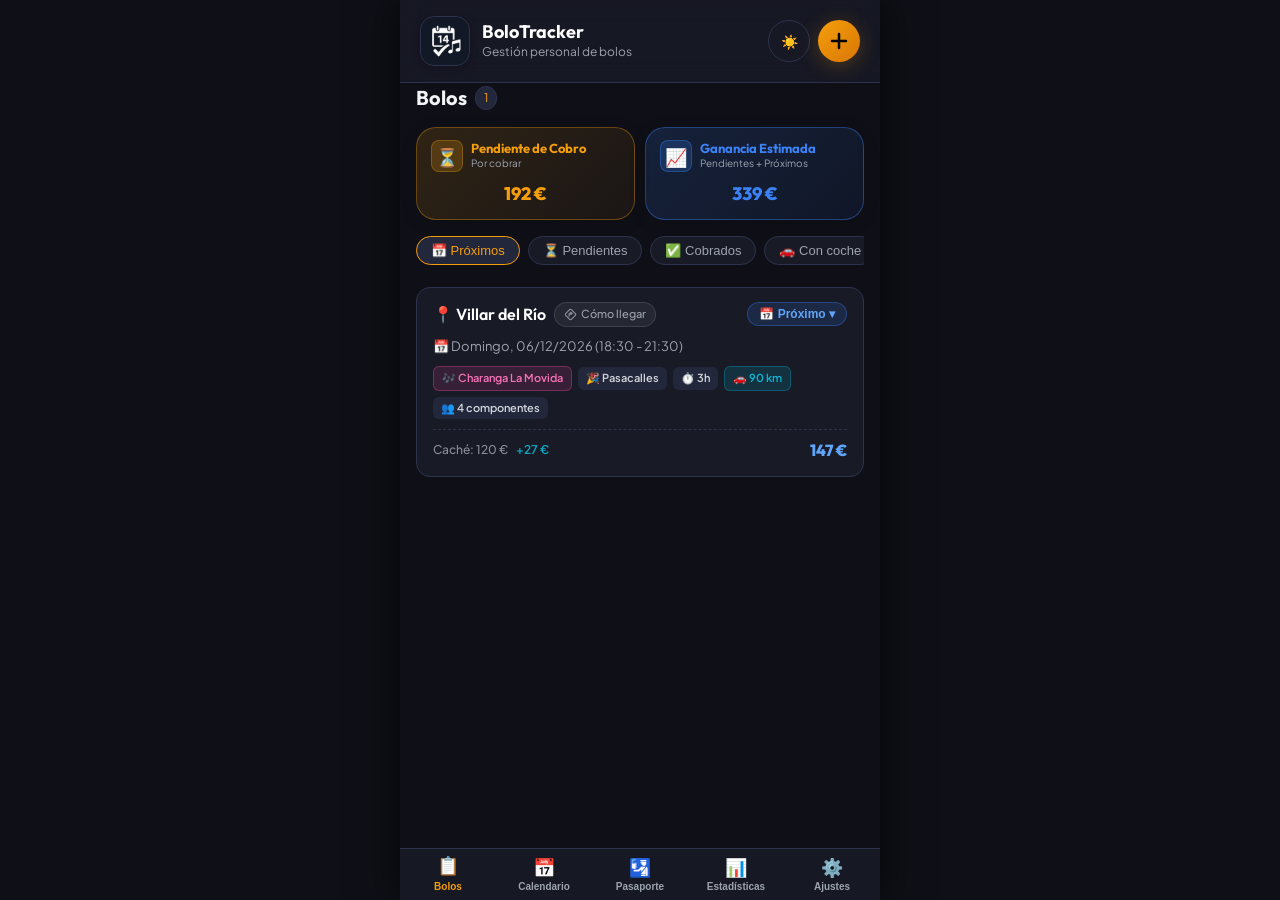
==== commit 0be86307: "Add files via upload" ====
--- a/app charanga/index.html
+++ b/app charanga/index.html
@@ -15,7 +15,7 @@
   <meta http-equiv="Cache-Control" content="no-cache, no-store, must-revalidate">
   <meta http-equiv="Pragma" content="no-cache">
   <script src="https://accounts.google.com/gsi/client" async defer></script>
-  <link rel="stylesheet" href="styles.css?v=13.36.0">
+  <link rel="stylesheet" href="styles.css?v=13.37.0">
 </head>
 <body>
   <div class="app-container">
@@ -358,8 +358,9 @@
         <!-- LEGAL -->
         <div class="settings-card">
           <h3>Legal</h3>
-          <div class="settings-actions">
+          <div class="settings-actions" style="display: flex; flex-direction: column; gap: 8px;">
             <a href="privacy.html" target="_blank" rel="noopener" class="btn btn-outline btn-full" style="text-decoration: none;">Política de Privacidad</a>
+            <a href="eliminar-cuenta.html" target="_blank" rel="noopener" class="btn btn-outline btn-full" style="text-decoration: none;">Eliminar mi Cuenta</a>
           </div>
         </div>
 
@@ -715,7 +716,7 @@
   <!-- Google Identity Services: inicio de sesión sin popup ni redirección de página completa -->
   <script src="https://accounts.google.com/gsi/client" async defer></script>
 
-  <script src="app.js?v=16.39.0"></script>
+  <script src="app.js?v=16.41.0"></script>
   <script>
     // En entorno local (localhost / 127.0.0.1 / file://), limpiar cache y Service Workers antiguos para ver cambios al instante
     if (window.location.hostname === 'localhost' || window.location.hostname === '127.0.0.1' || window.location.protocol === 'file:' || !window.location.hostname) {
--- a/app charanga/styles.css
+++ b/app charanga/styles.css
@@ -986,6 +986,18 @@
   font-size: 15px;
   font-weight: 800;
   color: var(--status-paid);
+}
+
+.charanga-metric-box.gas {
+  border-color: rgba(6, 182, 212, 0.3);
+  background-color: rgba(6, 182, 212, 0.08);
+}
+
+.charanga-metric-box.gas .metric-amount {
+  font-family: var(--font-heading);
+  font-size: 15px;
+  font-weight: 800;
+  color: #06B6D4;
 }
 
 .charanga-metric-box.pending .metric-amount {
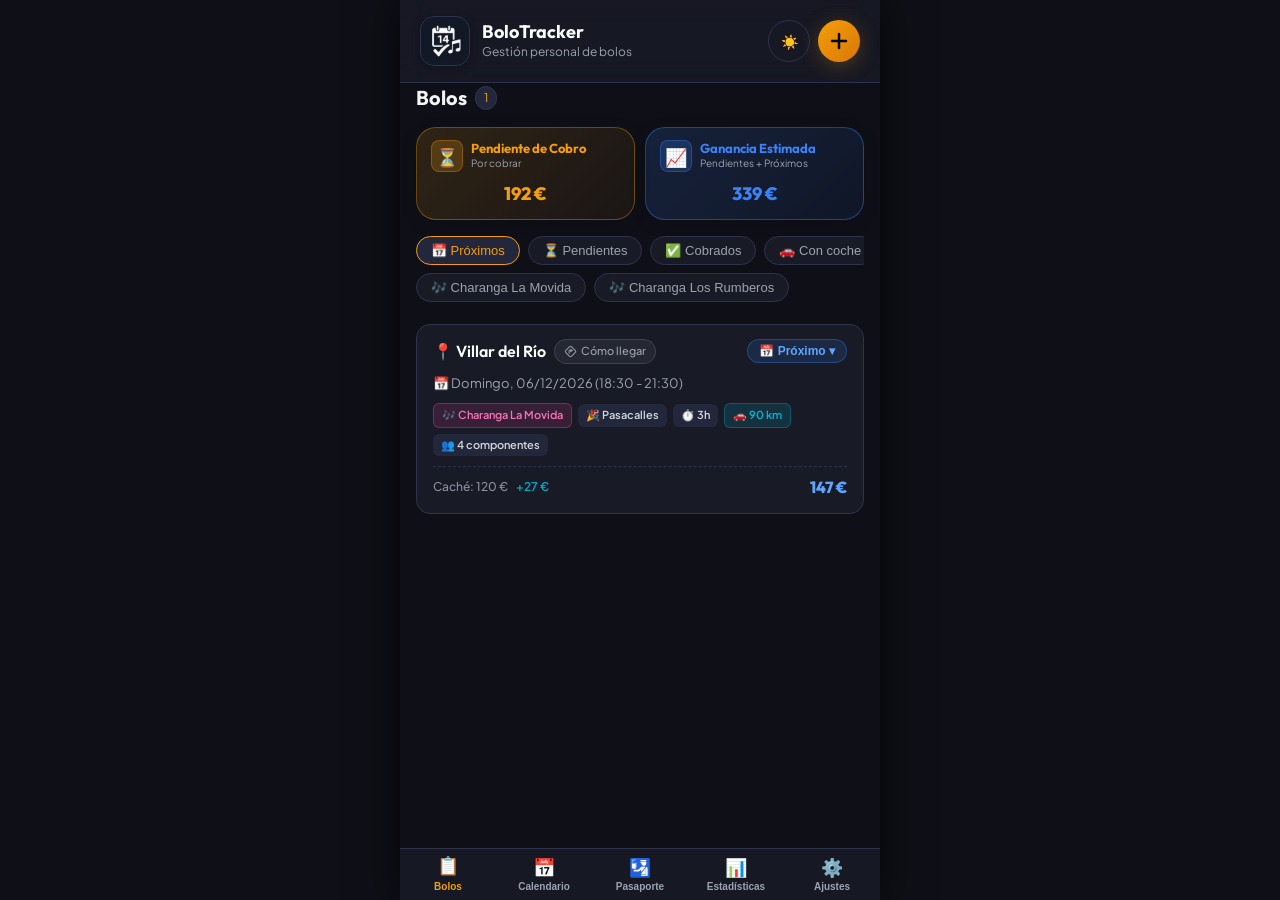
==== commit 3273ce15: "Add files via upload" ====
--- a/app charanga/index.html
+++ b/app charanga/index.html
@@ -15,7 +15,7 @@
   <meta http-equiv="Cache-Control" content="no-cache, no-store, must-revalidate">
   <meta http-equiv="Pragma" content="no-cache">
   <script src="https://accounts.google.com/gsi/client" async defer></script>
-  <link rel="stylesheet" href="styles.css?v=13.37.0">
+  <link rel="stylesheet" href="styles.css?v=13.38.0">
 </head>
 <body>
   <div class="app-container">
@@ -79,10 +79,12 @@
 
         <!-- Filtros de bolos -->
         <div class="filter-chips">
-          <button class="chip-filter active" data-filter="upcoming">📅 Próximos</button>
-          <button class="chip-filter" data-filter="pending">⏳ Pendientes</button>
-          <button class="chip-filter" data-filter="paid">✅ Cobrados</button>
-          <button class="chip-filter" data-filter="car">🚗 Con coche</button>
+          <div class="filter-chips-row">
+            <button class="chip-filter active" data-filter="upcoming">📅 Próximos</button>
+            <button class="chip-filter" data-filter="pending">⏳ Pendientes</button>
+            <button class="chip-filter" data-filter="paid">✅ Cobrados</button>
+            <button class="chip-filter" data-filter="car">🚗 Con coche</button>
+          </div>
         </div>
 
         <!-- Lista de Bolos -->
@@ -716,7 +718,7 @@
   <!-- Google Identity Services: inicio de sesión sin popup ni redirección de página completa -->
   <script src="https://accounts.google.com/gsi/client" async defer></script>
 
-  <script src="app.js?v=16.41.0"></script>
+  <script src="app.js?v=16.42.0"></script>
   <script>
     // En entorno local (localhost / 127.0.0.1 / file://), limpiar cache y Service Workers antiguos para ver cambios al instante
     if (window.location.hostname === 'localhost' || window.location.hostname === '127.0.0.1' || window.location.protocol === 'file:' || !window.location.hostname) {
--- a/app charanga/styles.css
+++ b/app charanga/styles.css
@@ -416,14 +416,20 @@
 /* FILTROS (CHIPS) */
 .filter-chips {
   display: flex;
+  flex-direction: column;
+  gap: 8px;
+  padding-bottom: 10px;
+  margin-bottom: 12px;
+}
+
+.filter-chips-row {
+  display: flex;
   gap: 8px;
   overflow-x: auto;
-  padding-bottom: 10px;
-  margin-bottom: 12px;
   scrollbar-width: none;
 }
 
-.filter-chips::-webkit-scrollbar {
+.filter-chips-row::-webkit-scrollbar {
   display: none;
 }
 
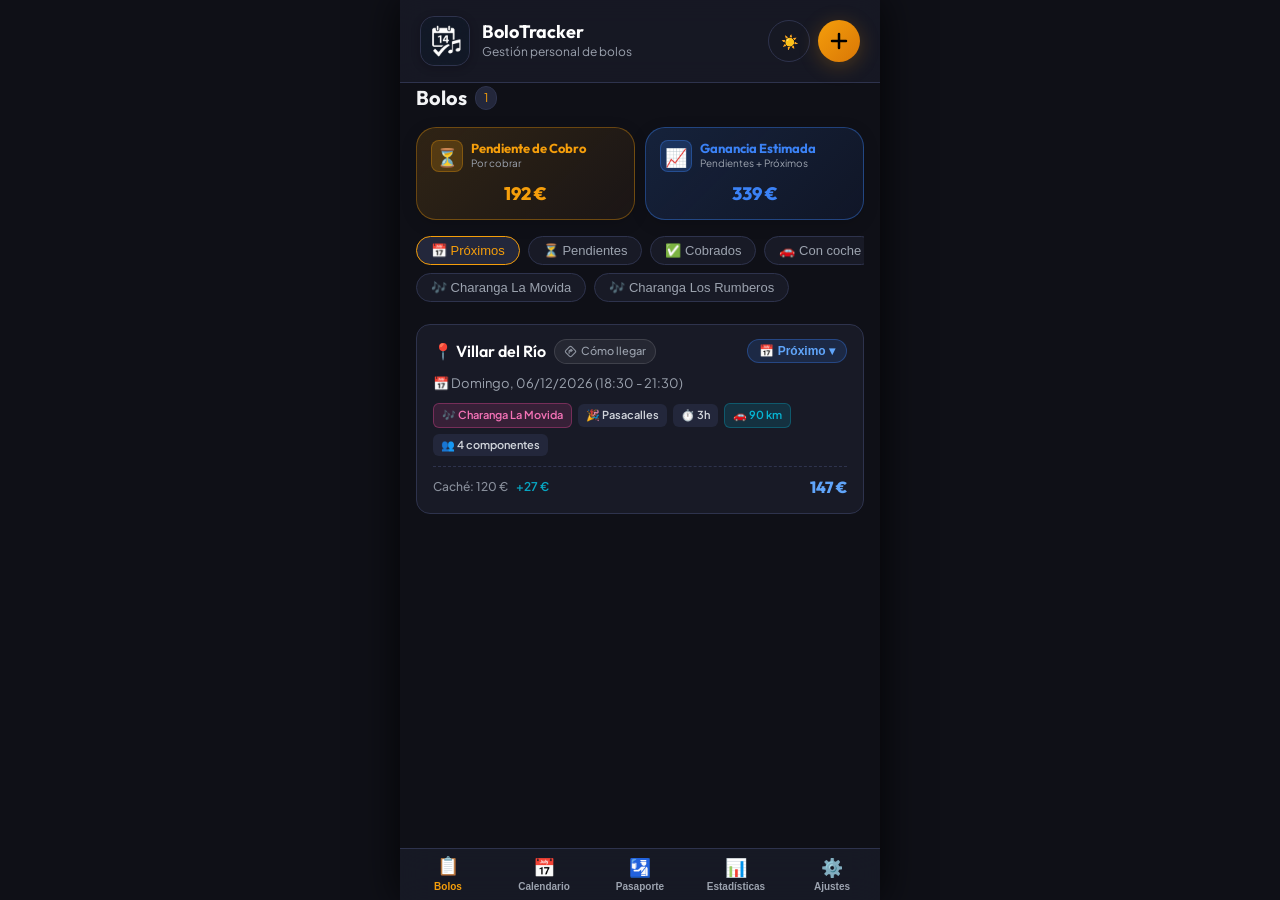
==== commit 50099c79: "Add files via upload" ====
--- a/app charanga/index.html
+++ b/app charanga/index.html
@@ -718,7 +718,7 @@
   <!-- Google Identity Services: inicio de sesión sin popup ni redirección de página completa -->
   <script src="https://accounts.google.com/gsi/client" async defer></script>
 
-  <script src="app.js?v=16.42.0"></script>
+  <script src="app.js?v=16.44.0"></script>
   <script>
     // En entorno local (localhost / 127.0.0.1 / file://), limpiar cache y Service Workers antiguos para ver cambios al instante
     if (window.location.hostname === 'localhost' || window.location.hostname === '127.0.0.1' || window.location.protocol === 'file:' || !window.location.hostname) {
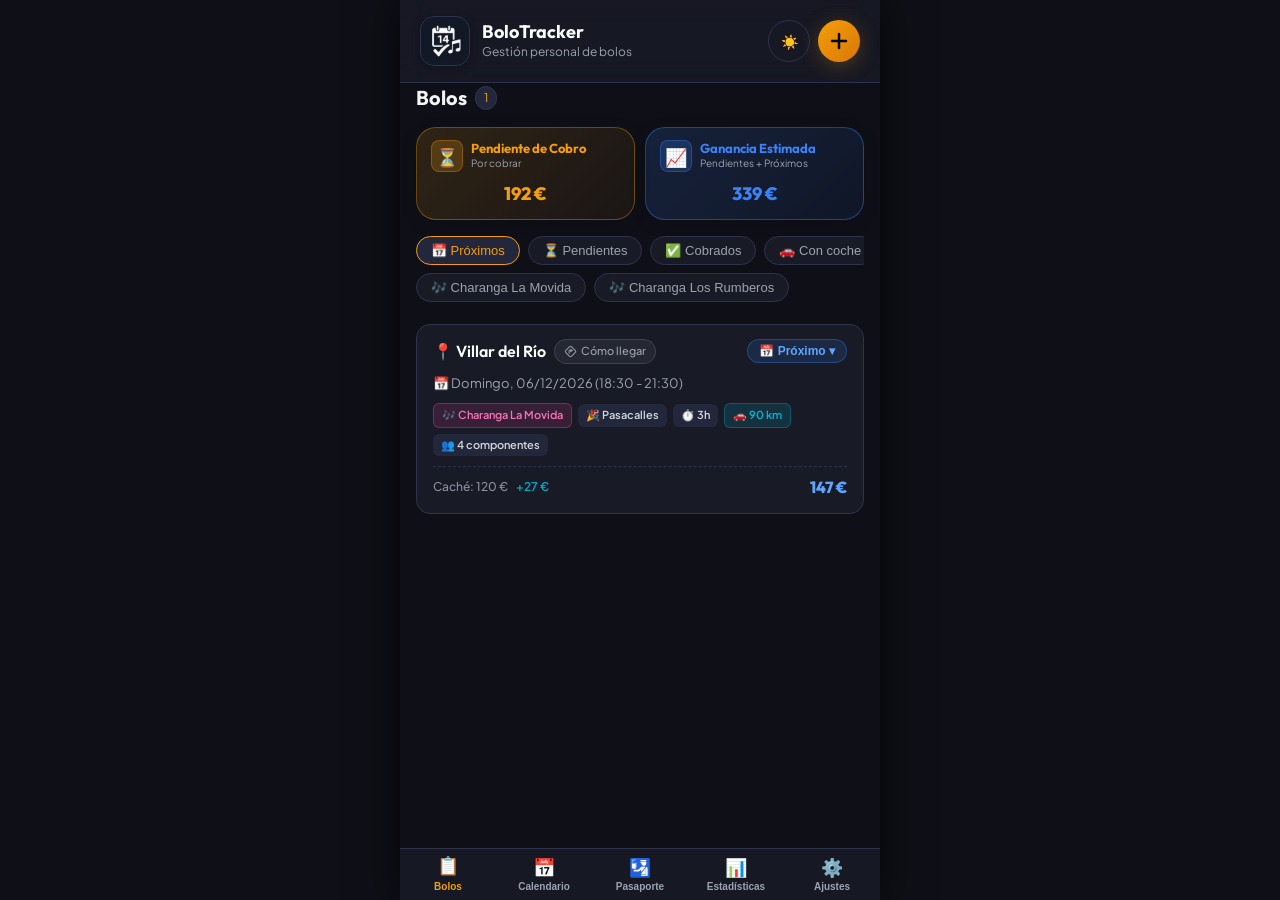
==== commit 21dd181f: "Add files via upload" ====
--- a/app charanga/index.html
+++ b/app charanga/index.html
@@ -718,7 +718,7 @@
   <!-- Google Identity Services: inicio de sesión sin popup ni redirección de página completa -->
   <script src="https://accounts.google.com/gsi/client" async defer></script>
 
-  <script src="app.js?v=16.44.0"></script>
+  <script src="app.js?v=16.46.0"></script>
   <script>
     // En entorno local (localhost / 127.0.0.1 / file://), limpiar cache y Service Workers antiguos para ver cambios al instante
     if (window.location.hostname === 'localhost' || window.location.hostname === '127.0.0.1' || window.location.protocol === 'file:' || !window.location.hostname) {
